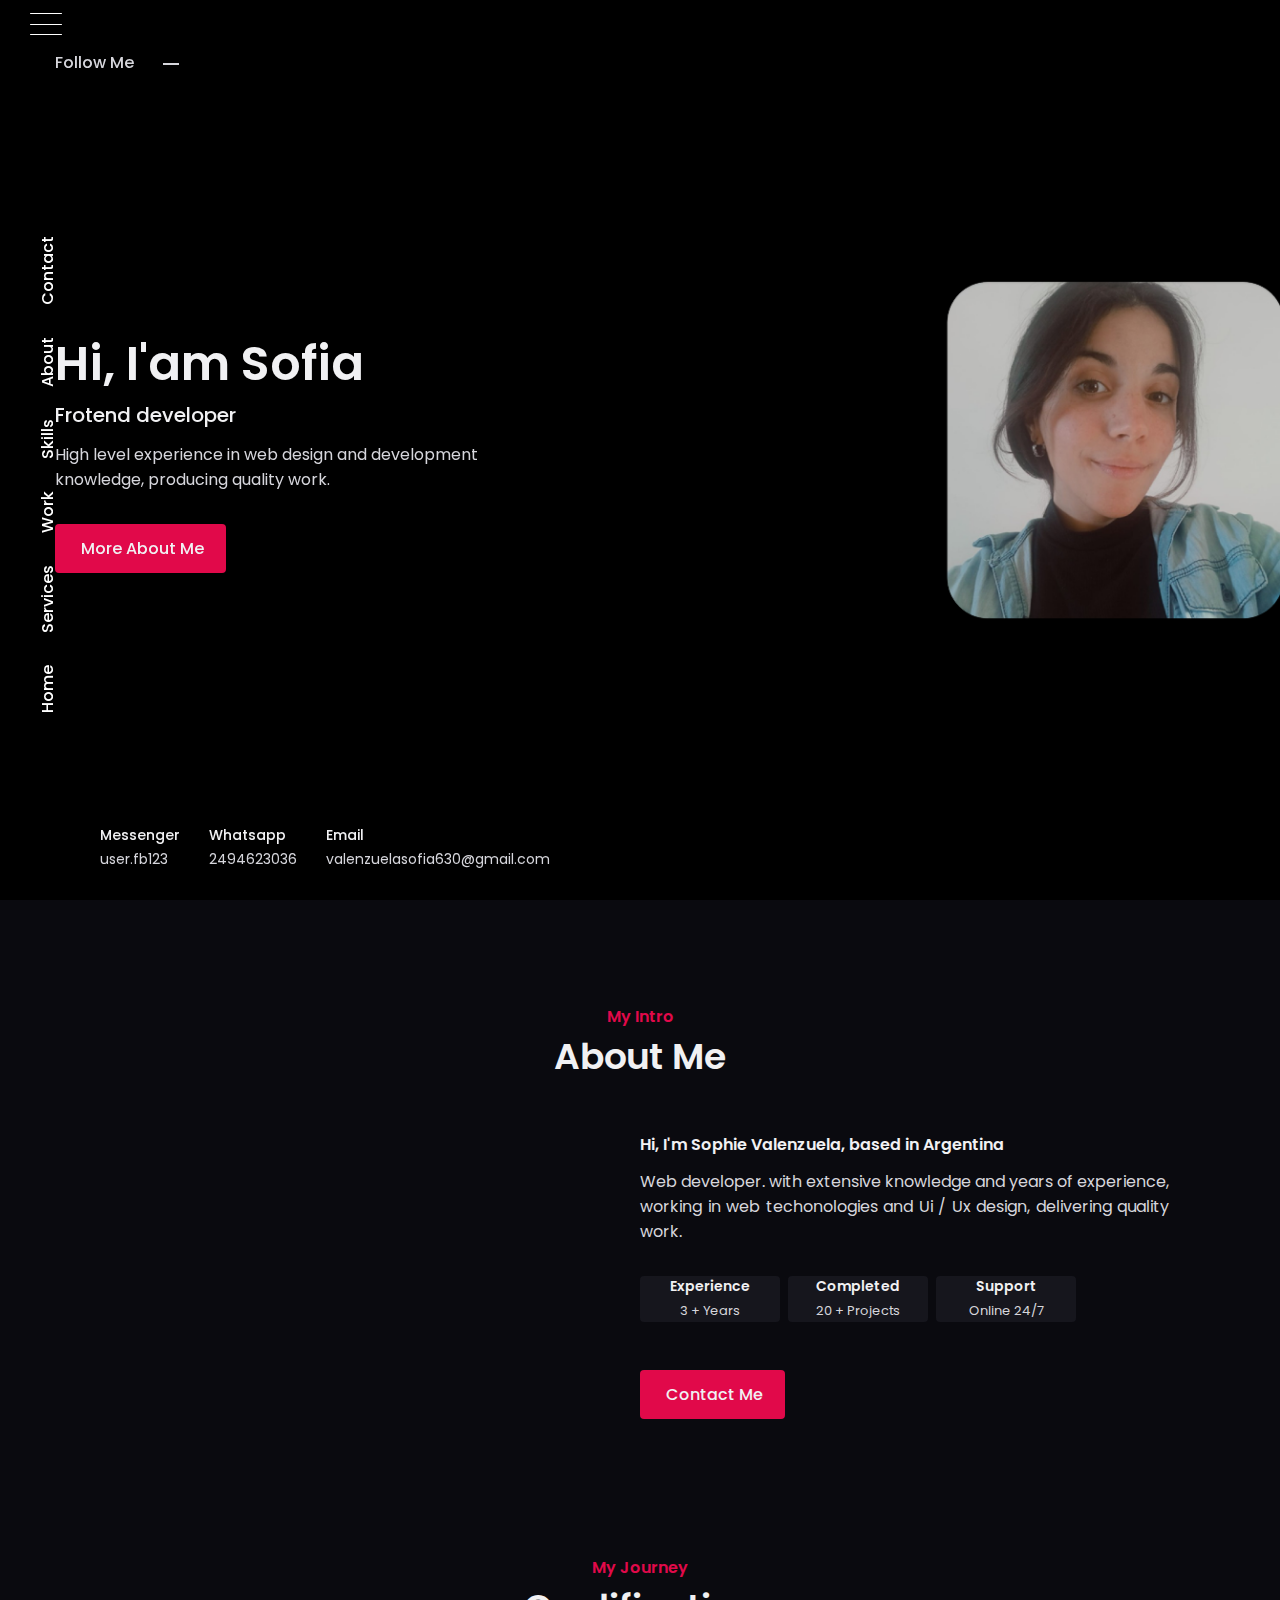
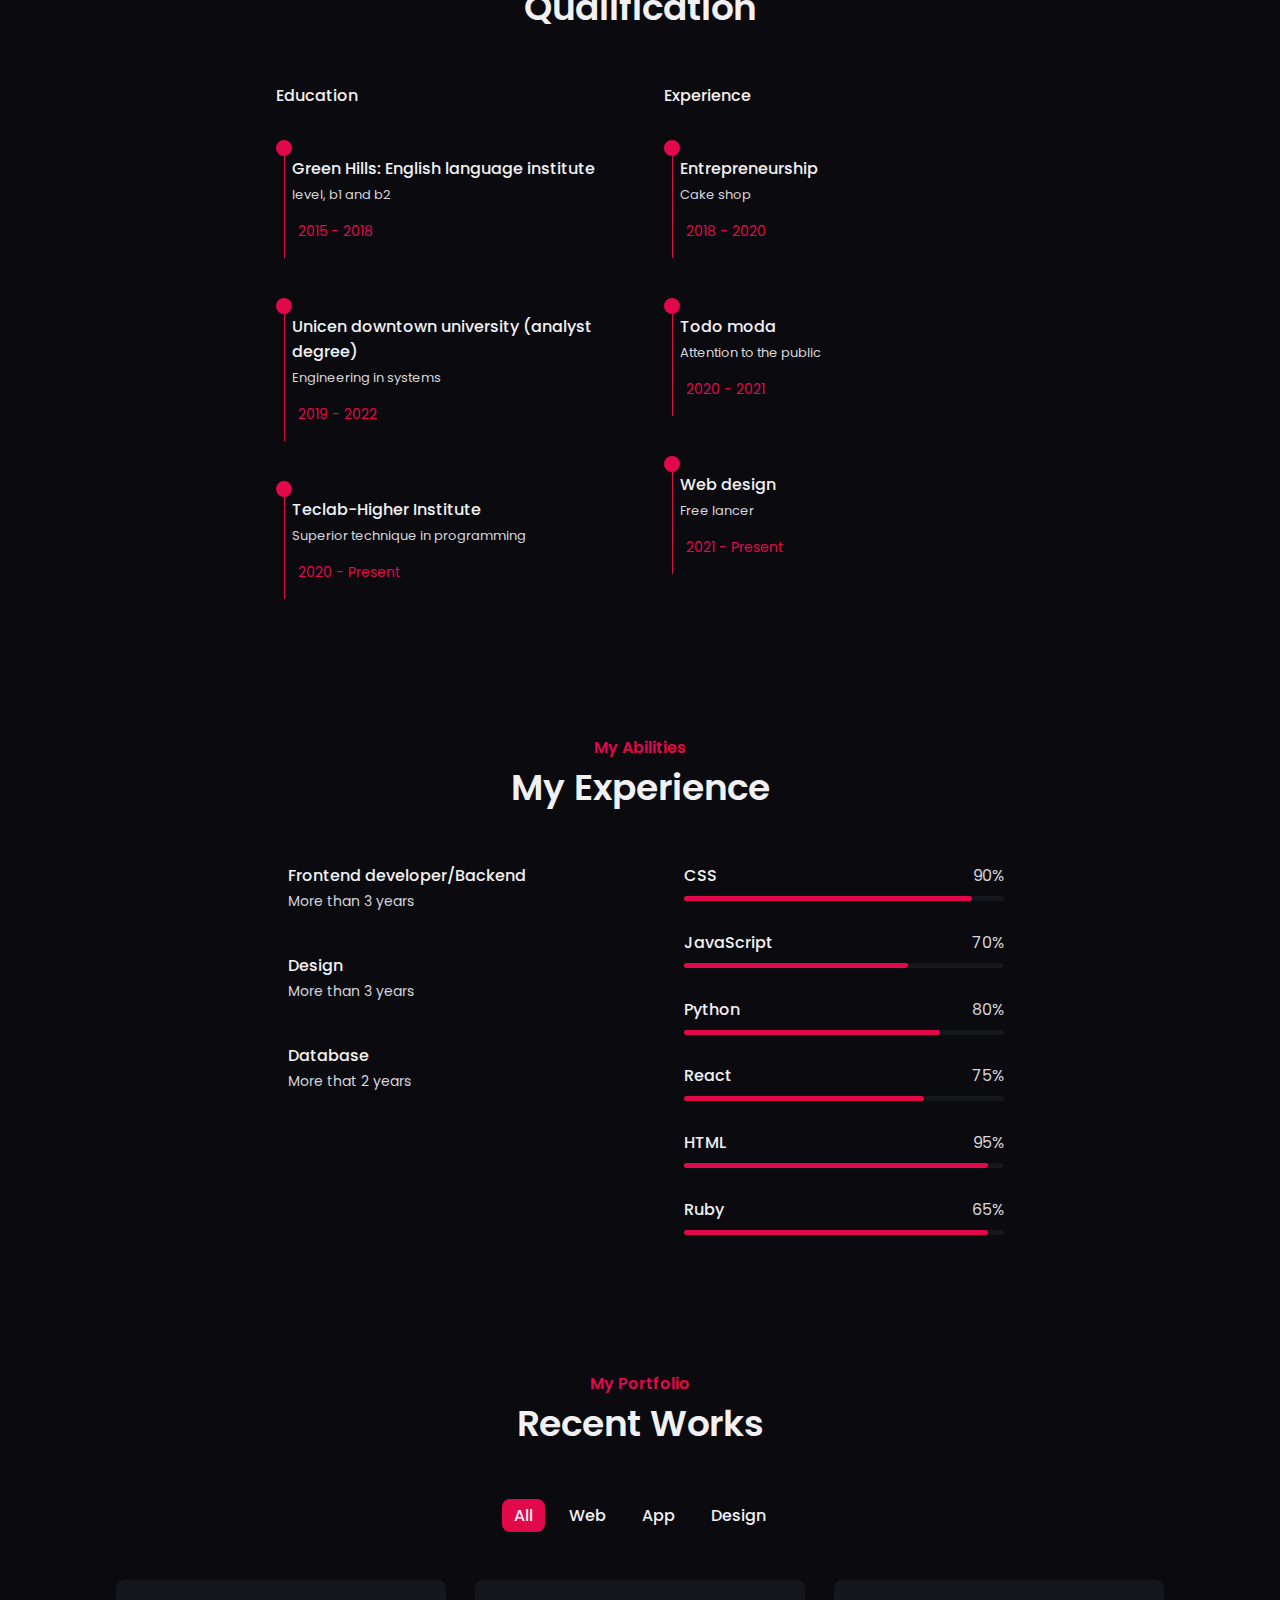
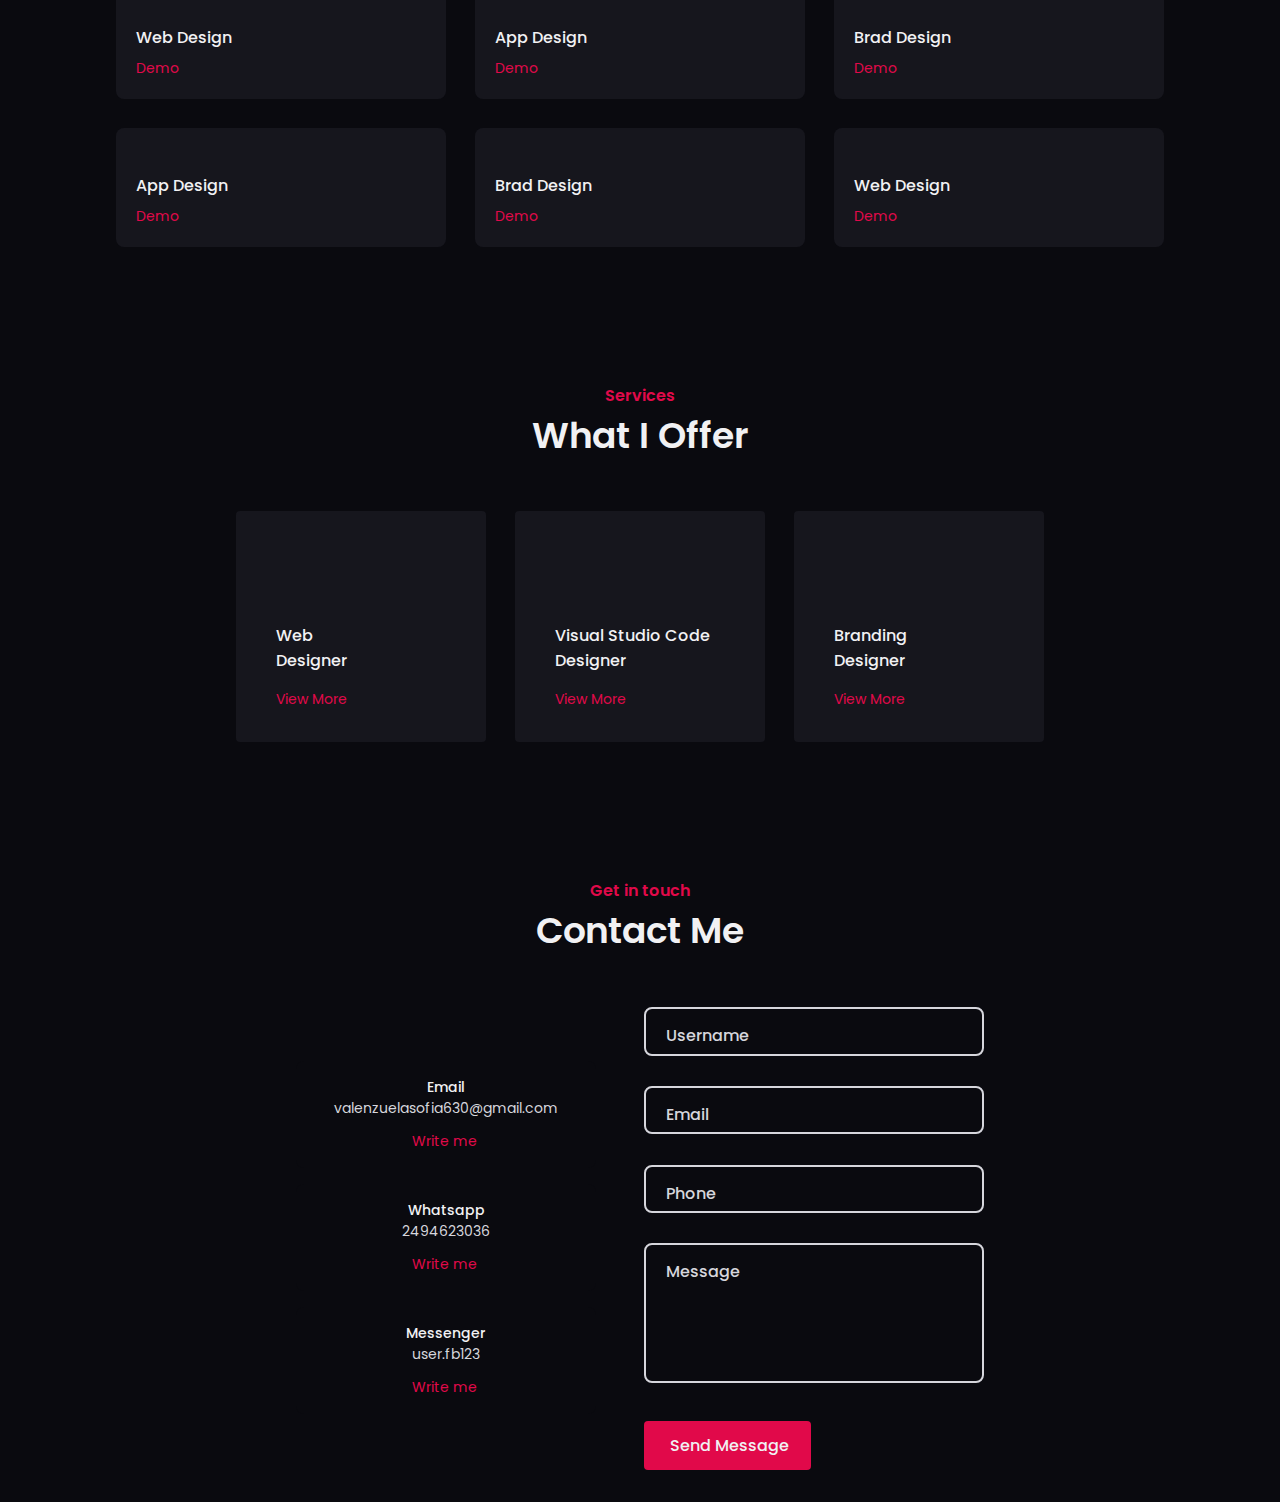
==== index.html @ 590dcdcb "Add files via upload" ====
<!DOCTYPE html> 
<html lang="en">
<head>    
    <meta charset="UTF-8">
   <meta http-equiv="X-UA-Compatible" content="IE-edge">
   <meta name="viewport" content="width=device-width, initial-scale=1.0">
   <!--========== UNICONS ==========-->
   <link rel="stylesheet" href="https://unicons.iconscout.com/release/v4.0.0/css/line.css">

   <!--========== SWIPER CSS ==========-->
   <link rel="stylesheet" href="">

    <!--========== MAIN CSS ==========-->
   <link rel="stylesheet" href="./estilo.css">

   <title>Responsive portfolio website</title>
</head>
<body>
    <!--========== SIDEBAR ==========-->
 <button>
    <div></div>
    <div></div>
    <div></div>
 </button>

            <div class="nav__menu">
                <div class="menu">
                    <ul class="nav__list">
                        <li class="nav__item">
                            <a href="#contact" class="nav__link">Contact</a>
                        </li>
                       </li> 
                         <li class="nav__item">
                            <a href="#about" class="nav__link">About</a>
                        </li>  
                        <li class="nav__item">
                            <a href="#skills" class="nav__link">Skills</a>
                        </li>  
                        <li class="nav__item">
                            <a href="#work" class="nav__link">Work</a>
                        </li>  
                        <li class="nav__item">
                            <a href="#services" class="nav__link">Services</a>
                        </li>
                        <li class="nav__item">
                            <a href="#home" class="nav__link">Home</a>
                    </ul>
                </div>
            </div>

            <div class="btn__share">
               
            </div>
        </nav>
    </aside>




    <!--========== MAIN ==========-->
    <main class="main">
        <!--===== Home =====-->
        <section class="home" id="home">
            <div class="home__container container grid">
                <div class="home__social">
                    <span class="home__social-follow">Follow Me</span>
                    <div class="home__social-links">
                        <a href="https://www.facebook.com/sofia.valenzuela.520562/" target="__blank" class="home__social-links">
                            <i class="uil uil-facebook-f"></i>
                        </a>
                        <a href="https://www.instagram.com/" target="__blank" class="home__social-links">
                            <i class="uil uil-instagram"></i>
                        </a>
                        <a href="https://twitter.com/" target="__blank" class="home__social-links">
                            <i class="uil uil-twitter"></i>
                        </a>

                    </div>
                </div>

               <img src="./img/holii.png" alt="" class="home__img">
               
               <div class="home__data">
                <h1 class="home__title">Hi, I'am Sofia</h1>
                <h3 class="home__subtitle">Frotend developer</h3>
                <p class="home__description">High level experience in web design and development knowledge, producing quality work.</p>
                <a href="#about" class="button"><i class="uil uil-user button__icon"></i>
                More About Me
                </a>
            </div>

            <div class="my__info">
                <div class="info__item">
                    <i class="uil uil-facebook-messenger info__icon"></i>

                    <div>
                        <h3 class="info__title">Messenger</h3>
                        <span class="info__subtitle">user.fb123</span>
                    </div>
                </div>

                <div class="info__item">
                    <i class="uil uil-whatsapp info__icon"></i>

                    <div>
                        <h3 class="info__title">Whatsapp</h3>
                        <span class="info__subtitle">2494623036</span>
                    </div>
                </div>

                <div class="info__item">
                    <i class="uil uil-envelope-edit info__icon"></i>

                    <div>
                        <h3 class="info__title">Email</h3>
                        <span class="info__subtitle">valenzuelasofia630@gmail.com</span>
                    </div>
                </div>
            </div>
            </div>
        </section>



        <!--===== About =====-->
        <section class="about section" id="about">
            <h2 data-heading="My Intro" class="section__title">About Me</h2>

            <div class="about__container container grid">
                <img src="./img/holii.png" alt="" class="about__img">

                <div class="about__data">
                    <h3 class="about__heading">Hi, I'm Sophie Valenzuela, based in Argentina</h3>
                    <p class="about__description">Web developer. with extensive knowledge and years of experience,
                     working in web techonologies and Ui / Ux design, delivering quality work.</b></p>
                    <div class="about__info grid">
                        <div class="about__box">
                            <i class="uil uil-award about__icon"></i>
                           <h3 class="about__title">Experience</h3>
                           <span class="about__subtitle">3 + Years</span>
                        </div>

                        <div class="about__box">
                            <i class="uil uil-bag about__icon"></i>
                           <h3 class="about__title">Completed</h3>
                           <span class="about__subtitle">20 + Projects</span>
                        </div>

                        <div class="about__box">
                            <i class="uil uil-headphones-alt about__icon"></i>
                           <h3 class="about__title">Support</h3>
                           <span class="about__subtitle">Online 24/7</span>
                        </div>
                    </div>
                    <a href="#contact" class="button"><i class="uil uil-navigator button__icon"></i>
                    Contact Me
                    </a>
                </div>
            </div>
        </section>


        <!--===== Qualification =====-->
        <section class="qualification section">
            <h2 data-heading="My Journey" class="section__title">Qualification</h2>

            <div class="qualification__container container grid">
                <div class="education">
                   <h3 class="qualification__title">
                    <i class="uil uil-graduation-cap"></i> Education
                   </h3> 

                   <div class="timeline">
                    <div class="timeline__item">
                       <div class="circle__dot"></div> 
                       <h3 class="timeline__title">Green Hills: English language institute</h3>
                       <p class="timeline__text">level, b1 and b2</p>
                       <span class="timeline__date"><i class="uil uil-calendar-alt"></i>
                    2015 - 2018
                    </span>
                    </div>

                    <div class="timeline__item">
                        <div class="circle__dot"></div> 
                        <h3 class="timeline__title">Unicen downtown university (analyst degree)</h3>
                        <p class="timeline__text">Engineering in systems</p>
                        <span class="timeline__date"><i class="uil uil-calendar-alt"></i>
                            2019 - 2022
                     </span>
                     </div>

                     <div class="timeline__item">
                        <div class="circle__dot"></div> 
                        <h3 class="timeline__title">Teclab-Higher Institute</h3>
                        <p class="timeline__text">Superior technique in programming</p>
                        <span class="timeline__date"><i class="uil uil-calendar-alt"></i>
                     2020 - Present
                     </span>
                     </div>
                   </div>
                </div>

                <div class="experience">
                    <h3 class="qualification__title">
                        <i class="uil uil-suitcase"></i> Experience
                    </h3>

                    <div class="timeline">
                        <div class="timeline__item">
                            <div class="circle__dot"></div>
                            <h3 class="timeline__title">Entrepreneurship</h3>
                            <p class="timeline__text">Cake shop</p>
                            <span class="timeline__date"><i class="uil uil-calendar-alt"></i>
                                2018 - 2020
                            </span>
                        </div>

                        <div class="timeline">
                            <div class="timeline__item">
                                <div class="circle__dot"></div>
                                <h3 class="timeline__title">Todo moda</h3>
                                <p class="timeline__text">Attention to the public</p>
                                <span class="timeline__date"><i class="uil uil-calendar-alt"></i>
                                    2020 - 2021
                                </span>
                            </div>

                            <div class="timeline">
                                <div class="timeline__item">
                                    <div class="circle__dot"></div>
                                    <h3 class="timeline__title">Web design</h3>
                                    <p class="timeline__text">Free lancer</p>
                                    <span class="timeline__date"><i class="uil uil-calendar-alt"></i>
                                    2021 - Present
                                    </span>
                                </div>
                    </div>
                </div>
            </div>
        </section>


        <!--===== Skills =====-->
        <section class="skills section" id="skills">
            <h2 data-heading="My Abilities" class="section__title">My Experience</h2>

            <div class="skills__container container grid">
                <div class="skills__tabs">
                    <div class="skills__header skills__active" data-target="#frontend">
                        <i class="uil uil-brackets-curly skills__icon"></i>

                        <div>
                    <h1 class="skills__title">Frontend developer/Backend</h1>
                    <span class="skills__subtitle">More than 3 years</span>
                </div>

                <i class="uil uil-angle-down skills__arrow"></i>
                </div>

                <div class="skills__header" data-target="#design">
                    <i class="uil uil-swatchbook skills__icon"></i>

                <div>
                <h1 class="skills__title">Design</h1>
                <span class="skills__subtitle">More than 3 years</span>
            </div>
            
            <i class="uil uil-angle-down skills__arrow"></i>
            </div>

            <div class="skills__header" data-target="#backend">
                <i class="uil uil-server-network skills__icon"></i>
                <div>
            <h1 class="skills__title">Database</h1>
            <span class="skills__subtitle">More that 2 years</span>
        </div>

        <i class="uil uil-angle-down skills__arrow"></i>
        </div>
                </div>

               <div class="skills__content">
                <div class="skills__group skills__active" data-content id="frontend">
                    <div class="skills__list grid">
                        <div class="skills__data">
                            <div class="skills__titles">
                               <h3 class="skills__name">CSS</h3>
                               <span class="skills__number">90%</span> 
                            </div>

                            <div class="skills__bar">
                                <span class="skills__percentage" style="width: 90%;"></span>
                            </div>
                        </div>

                        <div class="skills__data">
                            <div class="skills__titles">
                               <h3 class="skills__name">JavaScript</h3>
                               <span class="skills__number">70%</span> 
                            </div>

                            <div class="skills__bar">
                                <span class="skills__percentage" style="width: 70%;"></span>
                            </div>
                        </div>

                        <div class="skills__data">
                            <div class="skills__titles">
                               <h3 class="skills__name">Python</h3>
                               <span class="skills__number">80%</span> 
                            </div>

                            <div class="skills__bar">
                                <span class="skills__percentage" style="width: 80%;"></span>
                            </div>
                        </div>

                        <div class="skills__data">
                            <div class="skills__titles">
                               <h3 class="skills__name">React</h3>
                               <span class="skills__number">75%</span> 
                            </div>

                            <div class="skills__bar">
                                <span class="skills__percentage" style="width: 75%;"></span>
                            </div>
                        </div>

                            <div class="skills__data">
                                <div class="skills__titles">
                                   <h3 class="skills__name">HTML</h3>
                                   <span class="skills__number">95%</span> 
                                </div>
    
                                <div class="skills__bar">
                                    <span class="skills__percentage" style="width: 95%;"></span>
                                </div>
                            </div>

                            <div class="skills__data">
                                <div class="skills__titles">
                                   <h3 class="skills__name">Ruby</h3>
                                   <span class="skills__number">65%</span> 
                                </div>
    
                                <div class="skills__bar">
                                    <span class="skills__percentage" style="width: 95%;"></span>
                                </div>
                            </div>

                        
                    </div>
                </div>

                <div class="skills__group" data-content id="design">
                    <div class="skills__list grid">
                        <div class="skills__data">
                            <div class="skills__titles">
                               <h3 class="skills__name">Figmal</h3>
                               <span class="skills__number">80%</span> 
                            </div>

                            <div class="skills__bar">
                                <span class="skills__percentage" style="width: 90%;"></span>
                            </div>
                        </div>

                        <div class="skills__data">
                            <div class="skills__titles">
                               <h3 class="skills__name">Photoshop</h3>
                               <span class="skills__number">70%</span> 
                            </div>

                            <div class="skills__bar">
                                <span class="skills__percentage" style="width: 70%;"></span>
                            </div>
                        </div>

                        <div class="skills__data">
                            <div class="skills__titles">
                               <h3 class="skills__name">Sketch</h3>
                               <span class="skills__number">60%</span> 
                            </div>

                            <div class="skills__bar">
                                <span class="skills__percentage" style="width: 60%;"></span>
                            </div>
                        </div>

                    </div>
                </div>

                <div class="skills__group" data-content id="backend">
                    <div class="skills__list grid">
                        <div class="skills__data">
                            <div class="skills__titles">
                               <h3 class="skills__name">PHP</h3>
                               <span class="skills__number">80%</span> 
                            </div>

                            <div class="skills__bar">
                                <span class="skills__percentage" style="width: 90%;"></span>
                            </div>
                        </div>

                        <div class="skills__data">
                            <div class="skills__titles">
                               <h3 class="skills__name">Python</h3>
                               <span class="skills__number">85%</span> 
                            </div>

                            <div class="skills__bar">
                                <span class="skills__percentage" style="width: 85%;"></span>
                            </div>
                        </div>

                        <div class="skills__data">
                            <div class="skills__titles">
                               <h3 class="skills__name">MySQL</h3>
                               <span class="skills__number">75%</span> 
                            </div>

                            <div class="skills__bar">
                                <span class="skills__percentage" style="width: 75%;"></span>
                            </div>
                        </div>

                        <div class="skills__data">
                            <div class="skills__titles">
                               <h3 class="skills__name">MongoDB</h3>
                               <span class="skills__number">90%</span> 
                            </div>

                            <div class="skills__bar">
                                <span class="skills__percentage" style="width: 90%;"></span>
                            </div>
                        </div>
                    </div>
                </div>
               </div> 
            </div>
        </section>


        <!--===== Work =====-->
        <section class="work section" id="work">
           <h2 data-heading="My Portfolio" class="section__title">Recent Works</h2>
           
           <div class="work__filters">
                <span class="work__item active-work" data-filter="all">All</span>
                <span class="work__item" data-filter=".web">Web</span> 
                <span class="work__item" data-filter=".app">App</span> 
                 <span class="work__item" data-filter=".design">Design</span> 
        </div>

        <div class="work__container container grid">
            <div class="work__card mix web">
                <img src="./img/65749.jpg" alt="" class="work__img">
               <h3 class="work__title">Web Design</h3>
               <span class="work__button">Demo
               <i class="uil uil-arrow-right work__button-icon"></i> 
               </span> 
               <div class="portfolio__item-details">
                <h3 class="details__title">The services provide for design</h3>
                <p class="details__description">Lorem ipsum dolor, sit amet consectetur adipisicing elit. 
                Voluptates, voluptatum error! Repudiandae quia quam ipsa laborum inventore.</p>
                <ul class="details__info">
                    <li>Created - <span>4 dec 2020</span></li>
                    <li>Techonologies - <span>html css</span></li>
                    <li>Role - <span>frontend</span></li>
                    <li>View - <span><a href="#">https://sophie568.github.io/</a></span></li> 

                </ul>
               </div>
            </div>

            <div class="work__card mix app">
                <img src="./img/4326620.jpg" alt="" class="work__img">
               <h3 class="work__title">App Design</h3>
               <span class="work__button">Demo
               <i class="uil uil-arrow-right work__button-icon"></i> 
               </span> 
               <div class="portfolio__item-details">
                <h3 class="details__title">Mobile app landing design & app maintain</h3>
                <p class="details__description">Lorem ipsum dolor, sit amet consectetur adipisicing elit. 
                Voluptates, voluptatum error! Repudiandae quia quam ipsa laborum inventore.</p>
                <ul class="details__info">
                    <li>Created - <span>4 dec 2020</span></li>
                    <li>Techonologies - <span>html css</span></li>
                    <li>Role - <span>frontend</span></li>
                    <li>View - <span><a href="#">https://sophie568.github.io/</a></span></li> 

                </ul>
               </div>
            </div>

            <div class="work__card mix design">
                <img src="./img/5400480.jpg" alt="" class="work__img">
               <h3 class="work__title">Brad Design</h3>
               <span class="work__button">Demo
               <i class="uil uil-arrow-right work__button-icon"></i> 
               </span> 
               <div class="portfolio__item-details">
                <h3 class="details__title">Logo design creativity & Application</h3>
                <p class="details__description">Lorem ipsum dolor, sit amet consectetur adipisicing elit. 
                Voluptates, voluptatum error! Repudiandae quia quam ipsa laborum inventore.</p>
                <ul class="details__info">
                    <li>Created - <span>4 dec 2020</span></li>
                    <li>Techonologies - <span>html css</span></li>
                    <li>Role - <span>frontend</span></li>
                    <li>View - <span><a href="#">https://sophie568.github.io/</a></span></li> 

                </ul>
               </div>
            </div>

            <div class="work__card mix app">
                <img src="./img/4074771.jpg" alt="" class="work__img">
               <h3 class="work__title">App Design</h3>
               <span class="work__button">Demo
               <i class="uil uil-arrow-right work__button-icon"></i> 
               </span> 
               <div class="portfolio__item-details">
                <h3 class="details__title">Mobile app landing design & Services</h3>
                <p class="details__description">Lorem ipsum dolor, sit amet consectetur adipisicing elit. 
                Voluptates, voluptatum error! Repudiandae quia quam ipsa laborum inventore.</p>
                <ul class="details__info">
                    <li>Created - <span>4 dec 2020</span></li>
                    <li>Techonologies - <span>html css</span></li>
                    <li>Role - <span>frontend</span></li>
                    <li>View - <span><a href="#">https://sophie568.github.io/</a></span></li> 

                </ul>
               </div>
            </div>

            <div class="work__card mix web">
                <img src="./img/4115653.jpg" alt="" class="work__img">
               <h3 class="work__title">Brad Design</h3>
               <span class="work__button">Demo
               <i class="uil uil-arrow-right work__button-icon"></i> 
               </span> 
               <div class="portfolio__item-details">
                <h3 class="details__title">Design for techonology & services</h3>
                <p class="details__description">Lorem ipsum dolor, sit amet consectetur adipisicing elit. 
                Voluptates, voluptatum error! Repudiandae quia quam ipsa laborum inventore.</p>
                <ul class="details__info">
                    <li>Created - <span>4 dec 2020</span></li>
                    <li>Techonologies - <span>html css</span></li>
                    <li>Role - <span>frontend</span></li>
                    <li>View - <span><a href="#">https://sophie568.github.io/</a></span></li> 

                </ul>
               </div>
            </div>

            <div class="work__card mix design">
                <img src="./img/7217105.jpg" alt="" class="work__img">
               <h3 class="work__title">Web Design</h3>
               <span class="work__button">Demo
               <i class="uil uil-arrow-right work__button-icon"></i> 
               </span> 
               <div class="portfolio__item-details">
                <h3 class="details__title">App for techonology & services</h3>
                <p class="details__description">Lorem ipsum dolor, sit amet consectetur adipisicing elit. 
                Voluptates, voluptatum error! Repudiandae quia quam ipsa laborum inventore.</p>
                <ul class="details__info">
                    <li>Created - <span>4 dec 2020</span></li>
                    <li>Techonologies - <span>html css</span></li>
                    <li>Role - <span>frontend</span></li>
                    <li>View - <span><a href="#">https://sophie568.github.io/</a></span></li> 

                </ul>
               </div>
            </div>
        </div>
        </section>




        <!--===== Services =====-->
    <section class="services section" id="services">
        <h2 data-heading="Services" class="section__title">What I Offer</h2>

        <div class="services__container container grid">
            <div class="services__content">
                <div>
                    <i class="uil uil-web-grid services__icon"></i>
                    <h3 class="services__title">Web <br> Designer</h3>
                </div>

                <span class="services__button">
                    View More <i class="uil uil-arrow-right services__button-icon"></i>
                </span>

                <div class="services__modal">
                    <div class="services__modal-content">
                       <i class="uil uil-times services__modal-close"></i>
                       
                       <h3 class="services__modal-title">Web Designer</h3>
                       <p class="services__modal-description">Services with more ehan 3 years of experience.
                        Providing quality work to clients and companies.</p>

                        <ul class="services__modal-services grid">
                            <li class="services__modal-service">
                                <i class="uil uil-check-circle services__modal-icon"></i>
                               <p class="services__modal-info">I develop the user interface.</p> 
                            </li>
                            <li class="services__modal-service">
                                <i class="uil uil-check-circle services__modal-icon"></i>
                               <p class="services__modal-info">Web page development.</p> 
                            </li>
                            <li class="services__modal-service">
                                <i class="uil uil-check-circle services__modal-icon"></i>
                               <p class="services__modal-info">I create ux element interactions</p> 
                            </li>
                            <li class="services__modal-service">
                                <i class="uil uil-check-circle services__modal-icon"></i>
                               <p class="services__modal-info">I position tour company brand.</p> 
                            </li>
                            <li class="services__modal-service">
                                <i class="uil uil-check-circle services__modal-icon"></i>
                               <p class="services__modal-info">Design and mockups of products for companies.</p> 
                            </li>
                        </ul>
                    </div>
                </div>
            </div>

            <div class="services__content">
                <div>
                    <i class="uil uil-arrow services__icon"></i>
                    <h3 class="services__title">Visual Studio Code <br> Designer</h3>
                </div>

                <span class="services__button">
                    View More <i class="uil uil-arrow-right services__button-icon"></i>
                </span>

                <div class="services__modal">
                    <div class="services__modal-content">
                       <i class="uil uil-times services__modal-close"></i>
                       
                       <h3 class="services__modal-title">Web Designer</h3>
                       <p class="services__modal-description">Services with more ehan 3 years of experience.
                        Providing quality work to clients and companies.</p>

                        <ul class="services__modal-services grid">
                            <li class="services__modal-service">
                                <i class="uil uil-check-circle services__modal-icon"></i>
                               <p class="services__modal-info">I develop the user interface.</p> 
                            </li>
                            <li class="services__modal-service">
                                <i class="uil uil-check-circle services__modal-icon"></i>
                               <p class="services__modal-info">Web page development.</p> 
                            </li>
                            <li class="services__modal-service">
                                <i class="uil uil-check-circle services__modal-icon"></i>
                               <p class="services__modal-info">I create ux element interactions</p> 
                            </li>
                            <li class="services__modal-service">
                                <i class="uil uil-check-circle services__modal-icon"></i>
                               <p class="services__modal-info">I position tour company brand.</p> 
                            </li>
                            <li class="services__modal-service">
                                <i class="uil uil-check-circle services__modal-icon"></i>
                               <p class="services__modal-info">Design and mockups of products for companies.</p> 
                            </li>
                        </ul>
                    </div>
                </div>
            </div>

            <div class="services__content">
                <div>
                    <i class="uil uil-edit services__icon"></i>
                    <h3 class="services__title">Branding <br> Designer</h3>
                </div>

                <span class="services__button">
                    View More <i class="uil uil-arrow-right services__button-icon"></i>
                </span>

                <div class="services__modal">
                    <div class="services__modal-content">
                       <i class="uil uil-times services__modal-close"></i>
                       
                       <h3 class="services__modal-title">Web Designer</h3>
                       <p class="services__modal-description">Services with more ehan 3 years of experience.
                        Providing quality work to clients and companies.</p>

                        <ul class="services__modal-services grid">
                            <li class="services__modal-service">
                                <i class="uil uil-check-circle services__modal-icon"></i>
                               <p class="services__modal-info">I develop the user interface.</p> 
                            </li>
                            <li class="services__modal-service">
                                <i class="uil uil-check-circle services__modal-icon"></i>
                               <p class="services__modal-info">Web page development.</p> 
                            </li>
                            <li class="services__modal-service">
                                <i class="uil uil-check-circle services__modal-icon"></i>
                               <p class="services__modal-info">I create ux element interactions</p> 
                            </li>
                            <li class="services__modal-service">
                                <i class="uil uil-check-circle services__modal-icon"></i>
                               <p class="services__modal-info">I position tour company brand.</p> 
                            </li>
                            <li class="services__modal-service">
                                <i class="uil uil-check-circle services__modal-icon"></i>
                               <p class="services__modal-info">Design and mockups of products for companies.</p> 
                            </li>
                        </ul>
                    </div>
                </div>
            </div>
        </div>
    </section>


        <!--===== Testimonial =====-->


        <!--===== Contact =====-->
        <section class="contact section" id="contact">
            <h2 data-heading="Get in touch" class="section__title">Contact Me</h2>

            <div class="contact__container container grid">
                <div class="contact__content">
                    <div class="contact__info">
                      <div class="contact__card">
                    <i class="uil uil-envelope-edit contact__card-icon"></i>
                    <h3 class="contact__card-title">Email</h3>
                    <span class="contact__card-data">valenzuelasofia630@gmail.com</span>
                    <span class="contact__button">
                        Write me  <i class="uil uil-arrow-right contact__button-icon"></i>
                    </span>
                      </div>  

                      <div class="contact__card">
                        <i class="uil uil-whatsapp contact__card-icon"></i>
                        <h3 class="contact__card-title">Whatsapp</h3>
                        <span class="contact__card-data">2494623036</span>
                        <span class="contact__button">
                            Write me  <i class="uil uil-arrow-right contact__button-icon"></i>
                        </span>
                          </div> 

                          <div class="contact__card">
                            <i class="uil uil-facebook-messenger contact__card-icon"></i>
                            <h3 class="contact__card-title">Messenger</h3>
                            <span class="contact__card-data">user.fb123</span>
                            <span class="contact__button">
                                Write me  <i class="uil uil-arrow-right contact__button-icon"></i>
                            </span>
                              </div> 
                    </div>
                </div>

                <div class="contact__content">
                    <form action="" class="contact__form">
                        <div class="input__container">
                            <input type="text" class="input">
                            <label for="">Username</label>
                            <span>Username</span>
                        </div>
                        
                        <div class="input__container">
                            <input type="email" class="input">
                            <label for="">Email</label>
                            <span>Email</span>
                        </div>

                        <div class="input__container">
                            <input type="tel" class="input">
                            <label for="">Phone</label>
                            <span>Phone</span>
                        </div>

                        <div class="input__container textarea">
                            <textarea name="" id=""  class="input"></textarea>
                            <label for="">Message</label>
                            <span>Message</span>
                        </div>
                        <a href="#contact" class="button"><i class="uil uil-navigator button__icon"></i>
                            Send Message
                            </a>
                    </form>
                </div>
            </div>
        </section>
    </main>

    <!--========== FOOTER ==========-->


    <!--========== SCROLL UP ==========-->


    <!--========== MAIXITUP FILTER ==========-->
    <script src="./js/mixitup.min.js"></script>

    <!--========== MAIN JS ==========-->
    <script src="./js/main.js"></script>
</body>
</html>
---- estilo.css ----
/*=============== GOOGLE FONTS ===============*/
@import url('https://fonts.googleapis.com/css2?family=Poppins:wght@300;400;500;600&display=swap');

/*=============== VARIABLES CSS ===============*/
:root {
    /*===== Colors =====*/
    --hue-color:242;

    /* HSL Colors Mode */
    --skin-color: hsl(342,92%,46%);
    --title-color: hsl(var(--hue-color), 8%, 95%);
    --text-color: hsl(var(--hue-color), 8%, 85%);
    --body-color: hsl(var(--hue-color), 19%, 5%);
    --box-color: hsl(var(--hue-color), 14%, 10%);
    --scroll-bar-color: hsl(var(--hue-color), 12%, 38%);
    --scroll-thumb-color: hsl(var(--hue-color), 12%, 26%);

    /*===== Font and Ttpography =====*/
    --body-font: 'Poppins', sans-serif;

    /* .Srem = 8px, Irem = 16px, 1.Srem = 24px ...*/
    --biggest-font-size: 3rem;
    --h1-font-size: 2.25rem;
    --h2-font-size: 1.5rem;
    --h3-font-seze: 1.25rem;
    --normal-font-size: 1rem;
    --small-font-size: .875rem;
    --smaller-font-size: .813rem;

    /*===== Font Weight =====*/
   --font-madium: 500;
   --font-bold: 600;

   /*===== Margenes Bottom =====*/
   --mb-0-25: .25rem;
   --mb-0-5: .5rem;
   --mb-0-75: .75rem;
   --mb-1: 1rem;
   --mb-1-5: 1.rem;
   --mb-2: 2rem;
   --mb-2-5: 2.5rem;
   --mb-3: 3rem;

   /*===== Z Index =====*/
   --z-fixed: 10;
   --z-modal: 100;

}
   /* Responsive Typography */
@media screen and (max-width: 1024px) {
    :root {
        --biggest-font-size: 2rem;
        --h1-font-size: 1.5rem;
        --h2-font-size: 1.25rem;
        --h3-font-size: 1.125rem;
        --normal-font-size: .938rem;
        --small-font-size: .813rem;
        --smaller-font-size: .75rem;
    }
}

    /*=============== BASE ===============*/
* {
    margin: 0;
    padding: 0;
    box-sizing: border-box;
}

html {
    scroll-behavior: smooth;
}

body,
button,
input {
    font-family: var(--body-font);
    font-size: var(--normal-font-size);
}

body {
 background-color: var(--body-color);
 color: var(--text-color);
}

h1, h2, h3 {
    color: var(--title-color);
    font-weight: var(--font-bold);
}

ul {
    list-style: none;
}

a {
    text-decoration: none;
}

img {
    max-width: 100%;
    height: auto;
}

button {
    cursor: pointer;
}

button,
input {
    border: none;
    outline: none;
}

    /*=============== LAYOUT ===============*/
    .container {
        max-width: 1250px;
        margin-left: auto;
        margin-right: auto;
    }

    .grid {
        display: grid;
    }

    /*=============== REUSABLE CSS CLASSES ===============*/
    .section {
        padding: 6.5rem 0 2rem;
       
    }

    .section__title {
        text-align: center;
        font-size: var(--h1-font-size);
        margin-bottom: var(--mb-3);
    }

    .section__title::before {
        content: attr(data-heading);
        display: block;
        font-size: var(--normal-font-size);
        color: var(--skin-color);
    }


    /*=============== SIDEBAR ===============*/
.sidebar {
    position: fixed;
    width: 100px;
    height: 100vh;
    background-color: var(--body-color);
    border-right: 1px solid var(--box-color);
}



button {
   position: absolute;
    display: flex;
   flex-direction: column;
   width: 2rem;
   height: 2rem;
   border: 0;
   background: transparent;
   gap: .60rem;
   float: right;
   top: 13px;
   left: 30px;
  
}

button > div {
    display: flex;
    background:white;
    height: 1px;
    width: 100%;
    border-radius: 2px;
    transition: all .5s;
    transform-origin: left;
    top: 40px;
}

button:hover div:first-child {
    transform: rotate(45deg);
    background-color: #8A1D42;
}

button:hover div:nth-child(2) {
    opacity: 0;
}

button:hover div:last-child  {
    transform: rotate(-45deg);
    background-color: #8A1D42;
}

.nav__menu {
    position: fixed;
    transform: rotate(-90deg) translate(-100%);
    transform-origin: left top;
    width: 100vh;
    margin-top: 25px;
    --state-menu: translate(-100);
}

.menu {
    display: flex
}

.nav__list {
    display: flex;
    flex-direction: row-reverse;
    margin: -2px auto 0 auto;
    top: -80px;

    transform: var(--state-menu);
}

.nav__link {
    height: 100%;
    line-height: 100px;
    padding: 0 1rem;
    color: rgba(255, 255, 255, 1);
    font-weight: var(--font-madium);
    transition: .4s;
    top: -80px
    
}



     /* Active Link */
.nav__link.active-link, .nav__link:hover {
    color: #fff;
    box-shadow: 0 0 10px #a945c7, 0 0 40px var(--skin-color),0 0 80px;
}



    /*=============== MAIN ===============*/


    /*===== Home Section =====*/
   .home {
    background: url(./565.png);
    background-size: cover;
    background-position: center center;
    height: 100vh;
    
   }

   .home__container {
    position: relative;
    height: 100%;
    right: -40px;
    align-items: center;
    margin-top: auto;
    
    

   }

   .home__social {
    position: absolute;
    top: 1rem;
    left: 0;
    display: flex;
    align-items: center;
    column-gap: 3.5rem;
    top: 50px;
   }
   
   .home__social-follow {
    font-weight: var(--font-madium);
    position: relative;

   }

   .home__social-follow::after {
    content: '';
    position: absolute;
    width: 1rem;
    height: 2px;
    background-color: var(--text-color);
    right: -45px;
    top: 50%;
   }


   .home__social-links {
    font-size: 1.2rem;
    color: var(--text-color);
    transition: .4s;
    right: -180px;
    
   }

   .home__social-links:hover {
    transform: translateY(.25rem);
    color: #8A1D42;
    right: 180px;
    left: 500px;
   }
   
    .home__img {
        display: none;
    }

    .home__title {
        font-size: var(--biggest-font-size);
        top: 45px;
        right: -45px;
    }

    .home__subtitle {
        font-size: var(--h3-font-seze);
        font-weight: var(--font-madium);
        margin-bottom: var(--mb-0-75);
        left: 45px;
        top: 45px;
        right: -45px;
    }

    .home__description {
        max-width: 450px;
        margin-bottom: var(--mb-2);
        left: 45px;
    }

    .my__info {
        display: flex;
        column-gap: 1.8rem;
        position: absolute;
        left: 45px;
        bottom: 1.8rem;
    }

  
    
    .info__title,
    .info__subtitle {
        font-size: var(--small-font-size);
    }

    .info__title {
        font-weight: var(--font-madium);
    }

    .info__icon {
        font-size: 1.8rem;
        color: var(--skin-color);
        margin-right: var(--mb-0-75);
    }
    
    /*===== Buttons =====*/
    .button {
        display: inline-flex;
        align-items: center;
        column-gap: .2rem;
        background-color: var(--skin-color);
        color: var(--title-color);
        padding: .75rem 1.4rem;
        border-radius: .25rem;
        font-weight: var(--font-madium);
        position: relative;
        z-index: 1;
        
    }

    .button::after {
        position: absolute;
        content: '';
        left: 0;
        top: 0;
        width: 100%;
        height: 100%;
        background-color: #343a40;
        z-index: -1;
        transform-origin: center;
        transform: scale(0);
        border-radius: .25rem;
        transition: .3s;
    }

    .button:hover::after {
        transform: scale(1);
    }

    .button__icon {
        font-size: 1.20rem;
    }


    /*===== About Section =====*/
    .about__container {
        grid-template-columns: repeat(2,1fr);
        column-gap: -12rem;
        align-items: center;
        
    }

    .about__img {
    max-width: 420px;
    height: auto;
    border-radius: 1.5rem;
    position: relative;
    right: -100px;
    }

    .about__heading {
        font-size: var(--h3-font-size);
        margin-bottom: var(--mb-0-75);
    }

    .about__description {
        text-align: justify;
        padding-right: 6rem;
        margin-bottom: var(--mb-2);
    }

    .about__info {
        grid-template-columns: repeat(3, 140px);
        column-gap: .5rem;
        margin-bottom: var(--mb-3);
    }

    .about__box {
        text-align: center;
        border-radius: .25rem;
        background-color: var(--box-color);
    }

    .about__icon {
        font-size: 1.5rem;
        color: var(--skin-color);
        margin-bottom: var(--mb-0-75);
    }

    .about__title {
        font-size: var(--small-font-size);
    }

    .about__subtitle {
        font-size: var(--smaller-font-size);
    }
    
    /*===== QualFication Section =====*/
    .qualification__container {
        grid-template-columns: repeat(2, 340px);
        column-gap: 3rem;
        justify-content: center;
    }

    .qualification__title {
        font-size: var(--h3-font-size);
        font-weight: var(--font-madium);
        margin-bottom: var(--mb-2);
        

    }

    .timeline__item {
        position: relative;
        padding: 1rem;
        margin-bottom: var(--mb-2-5);
        
        
    }

    .timeline__item:last-child {
        margin-bottom: 0;
    }

    .timeline__item::before {
        content: '';
        width: 1px;
        position: absolute;
        left: .48rem;
        top: 0;
        height: 100%;
        background-color: var(--skin-color);
    }

    .circle__dot {
        position: absolute;
        left: 0;
        top: 0;
        height: 1rem;
        width: 1rem;
        border: 2px solid var(--skin-color);
        border-radius: 50%;
        background-color: var(--skin-color);
        transition: .3s;
    }

    .timeline__item:hover .circle__dot {
        background-color: var(--body-color);
    }

    .timeline__title {
        font-size: var(--normal-font-size);
        font-weight: var(--font-madium);
        margin-bottom: var(--mb-0-25);
    }

    .timeline__text {
        font-size: var(--smaller-font-size);
        margin-bottom:  var(--mb-1);
    }

    .timeline__date {
        display: flex;
        align-items: center;
        column-gap: .4rem;
        font-size: var(--small-font-size);
        color: var(--skin-color);
    }
    


    /*===== Skills Section =====*/
    .skills__container {
        grid-template-columns: 360px 320px;
        column-gap: 3rem;
        justify-content: center;
    }

    .skills__header {
        display: flex;
        align-items: center;
        cursor: pointer;
    }

    .skills__header:not(:last-child) {
        margin-bottom: var(--mb-2-5);
    }

    .skills__icon,
    .skills__arrow {
        font-size: 2rem;
        color: var(--skin-color);
    }

    .skills__icon {
        margin-right: var(--mb-0-75);
    }

    .skills__title {
        font-size: var(--h3-font-size);
        font-weight: var(--font-madium);
    }

    .skills__subtitle {
        font-size: var(--small-font-size);
    }

    .skills__arrow {
        margin-left: auto;
    }

    .skills__active .skills__arrow {
        transform: rotate(-90deg);
        transition: .3s;
    }

    .skills [data-content] {
        display: none;
    }

    .skills__active[data-content] {
        display: block;
    }

    .skills__list {
        row-gap: 1.8rem;
    }

    .skills__titles {
        display: flex;
        justify-content: space-between;
        margin-bottom: var(--mb-0-5);
    }

    .skills__name {
        font-size: var(--normal-font-size);
        font-weight: var(--font-madium);
    }

    .skills__bar,
    .skills__percentage {
        height: 5px;
        border-radius: .25rem;
    }

    .skills__bar {
        background-color: var(--box-color);
    }

    .skills__percentage {
        display: block;
        background-color: var(--skin-color);
    }


    /*===== Work Section =====*/
    .work__container {
        grid-template-columns: repeat(3, 330px);
        gap: 1.8rem;
        justify-content: center;
        padding-top: 1rem;
    }

    .work__filters {
        display: flex;
        justify-content: center;
        align-items: center;
        column-gap: .75rem;
        margin-bottom: 2rem;
    }
    
    .work__item {
        cursor: pointer;
        color: var(--title-color);
        padding: .25rem .75rem;
        font-weight: var(--font-madium);
        border-radius: .5rem;
    }

    .work__card {
        background-color: var(--box-color);
        padding: 1.25rem;
        border-radius: .5rem;
    }

    .portfolio__item-details {
        display: none;
    }

    .work__img {
        border-radius: .5rem;
        margin-bottom: var(--mb-1);
    }

    .work__title {
        font-size: var(--normal-font-size);
        font-weight: var(--font-madium);
        margin-bottom: var(--mb-0-5);
    }

    .work__button {
        color: var(--skin-color);
        font-size: var(--small-font-size);
        display: flex;
        align-items: center;
        column-gap: .25rem;
        cursor: pointer;
    }

    .work__button-icon {
        font-size: 1rem;
        transition: .3s;
    }

    .work__button:hover .work__button-icon {
        transform: translateX(.25rem);
    }

    /* Active Item Work */
    .active-work {
        background-color: var(--skin-color);
        color: var(--title-color);
    }

    /* Portfolio Popup */
 

    /*===== Services Section =====*/
    .services__container {
        grid-template-columns: repeat(3, 250px);
        justify-content: center;
        column-gap: 1.8rem;
    }

    .services__content {
        position: relative;
        background-color: var(--box-color);
        padding: 6rem 0 2rem 2.5rem;
        border-radius: .25rem;
    }

    .services__icon {
        display: block;
        font-size: 1.8rem;
        color: var(--skin-color);
        margin-bottom: var(--mb-1);
    }

    .services__title {
        font-size: var(--h3-font-size);
        margin-bottom: var(--mb-1);
        font-weight: var(--font-madium);
    }

    .services__button {
        color: var(--skin-color);
        font-size: var(--small-font-size);
        display: flex;
        align-items: center;
        column-gap: .25rem;
        cursor: pointer;
    }

    .services__button-icon {
        font-size: 1rem;
        transition: .3s;
    }

    .services__button:hover .services__button-icon {
        transform: translateX(.25rem);
    }

    .services__modal {
        position: fixed;
        top: 0;
        left: 0;
        right: 0;
        bottom: 0;
        background-color: rgba(0, 0, 0, 0.5);
        display: flex;
        justify-content: center;
        align-items: center;
        padding: 0 1rem;
        opacity: 0;
        visibility: hidden;
        z-index: var(--z-modal);
        transition: .3s;
    }


    .services__modal-content {
        width: 500px;
        position: relative;
       background-color: var(--box-color);
       padding: 4.5rem 2.5rem 2.5rem;
       border-radius: .5rem;

    }

    .services__modal-close {
        position: absolute;
        top: 1.5rem;
        right: 1.5rem;
        font-size: 1.5rem;
        color: var(--skin-color);
        cursor: pointer;
    }

    .services__modal-title,
    .services__modal-description {
        text-align: center;
    }

    .services__modal-title {
        font-size: var(--h3-font-size);
        font-weight: var(--font-madium);
        margin-bottom: var(--mb-1);
    }

    .services__modal-description {
        font-size: var(--small-font-size);
        padding: 0 3.5rem;
        margin-bottom: var(--mb-2);
    }

    .services__modal-services {
        row-gap: var(--mb-0-75);
    }

    .services__modal-services {
        display: flex;
        align-items: center;
        column-gap: .5rem;
    }

    .services__modal-icon {
        color: var(--skin-color);
        font-size: 1.1rem;
    }

    .services__modal-info {
        font-size: var(--small-font-size);
    }

    /* Active Modal*/
    
    .active__modal {
        opacity: 1;
        visibility: visible;
    }


    /*===== Testimonial Section =====*/


    /* Swiper Class */


    /*===== Contact Section =====*/
    .contact__container {
        grid-template-columns: 300px 340px;
        column-gap: 3rem;
        justify-content: center;
        align-items: center;
    }

    .contact__info {
        display: grid;
        row-gap: 1rem;
    }.contact__info {
        display: grid;
        row-gap: 1rem;
    }

.contact__card {
    background-color: var(--body-color);
    padding: 1rem;
    border-radius: .5rem;
    text-align: center;
}

.contact__card-icon {
    font-size: 1.8rem;
    color: var(--title-color);
    margin-bottom: var(--mb-0-25);
}

.contact__card-title,
.contact__card-data {
    font-size: var(--small-font-size);
}

.contact__card-title {
    font-weight: var(--font-madium);
}

.contact__card-data {
    display: block;
    margin-bottom: var(--mb-0-75);
}

.contact__button {
    color: var(--skin-color);
    font-size: var(--small-font-size);
    display: flex;
    align-items: center;
    justify-content: center;
    column-gap: .25rem;
    cursor: pointer;
}

.contact__button-icon {
    font-size: 1rem;
    transition: .3s;
}

.contact__button:hover .contact__button-icon {
    transform: translateX(.25rem);
}

.input__container {
    position: relative;
    margin-top: .1rem;
    margin-bottom: 1.9rem;
}

.input {
    width: 100%;
    border: 2px solid var(--text-color);
    background-color: transparent;
    padding: .6rem 1.2rem;
    color: var(--title-color);
    font-weight: var(--font-madium);
    font-size: var(--normal-font-size);
    letter-spacing: .5px;
    outline: none;
    border-radius: .50rem;
    transition: .3s;
    
}

textarea.input {
    padding: .8rem 1.2rem;
    min-height: 140px;
    border-radius:  .50rem;
    resize: none;
}

.input__container label {
    position: absolute;
    top: 50%;
    left: 1rem;
    transform: translateY(-50%);
    padding: 0 .4rem;
    color: var(--text-color);
    font-size: 1rem;
    font-weight: var(--font-madium);
    pointer-events: none;
    z-index: 1000;
    transition: .5s;
}

.input__container label {
    top: 1rem;
    transform: translateY(0);
}

.input__container span {
    position: absolute;
    top: 0;
    left: 25px;
    color: transparent;
    transform: translateY(-50%);
    font-size: var(--small-font-size);
    padding: 0 .4rem;
    pointer-events: none;
    z-index: 500;

}

.input__container span::before,
.input__containerspan::after {
    content: '';
    position: absolute;
    width: 10%;
    opacity: 0;
    height: 5px;
    background-color: var(--text-color);
    top: 50%;
    transform: translateY(-50%);
    transition: .3s;
}

.input__container span::before {
    left: 50%;
}

.input__containerspan::after { 
    right: 50%;
}

.input__container.focus label {
    top: 0;
    transform: translateY(-50%);
    left: 25px;
    font-size: var(--small-font-size);
}

.input__container.focus span::before,
.input__container.focus span::after {
    width: 50%;
    opacity: 1;
}
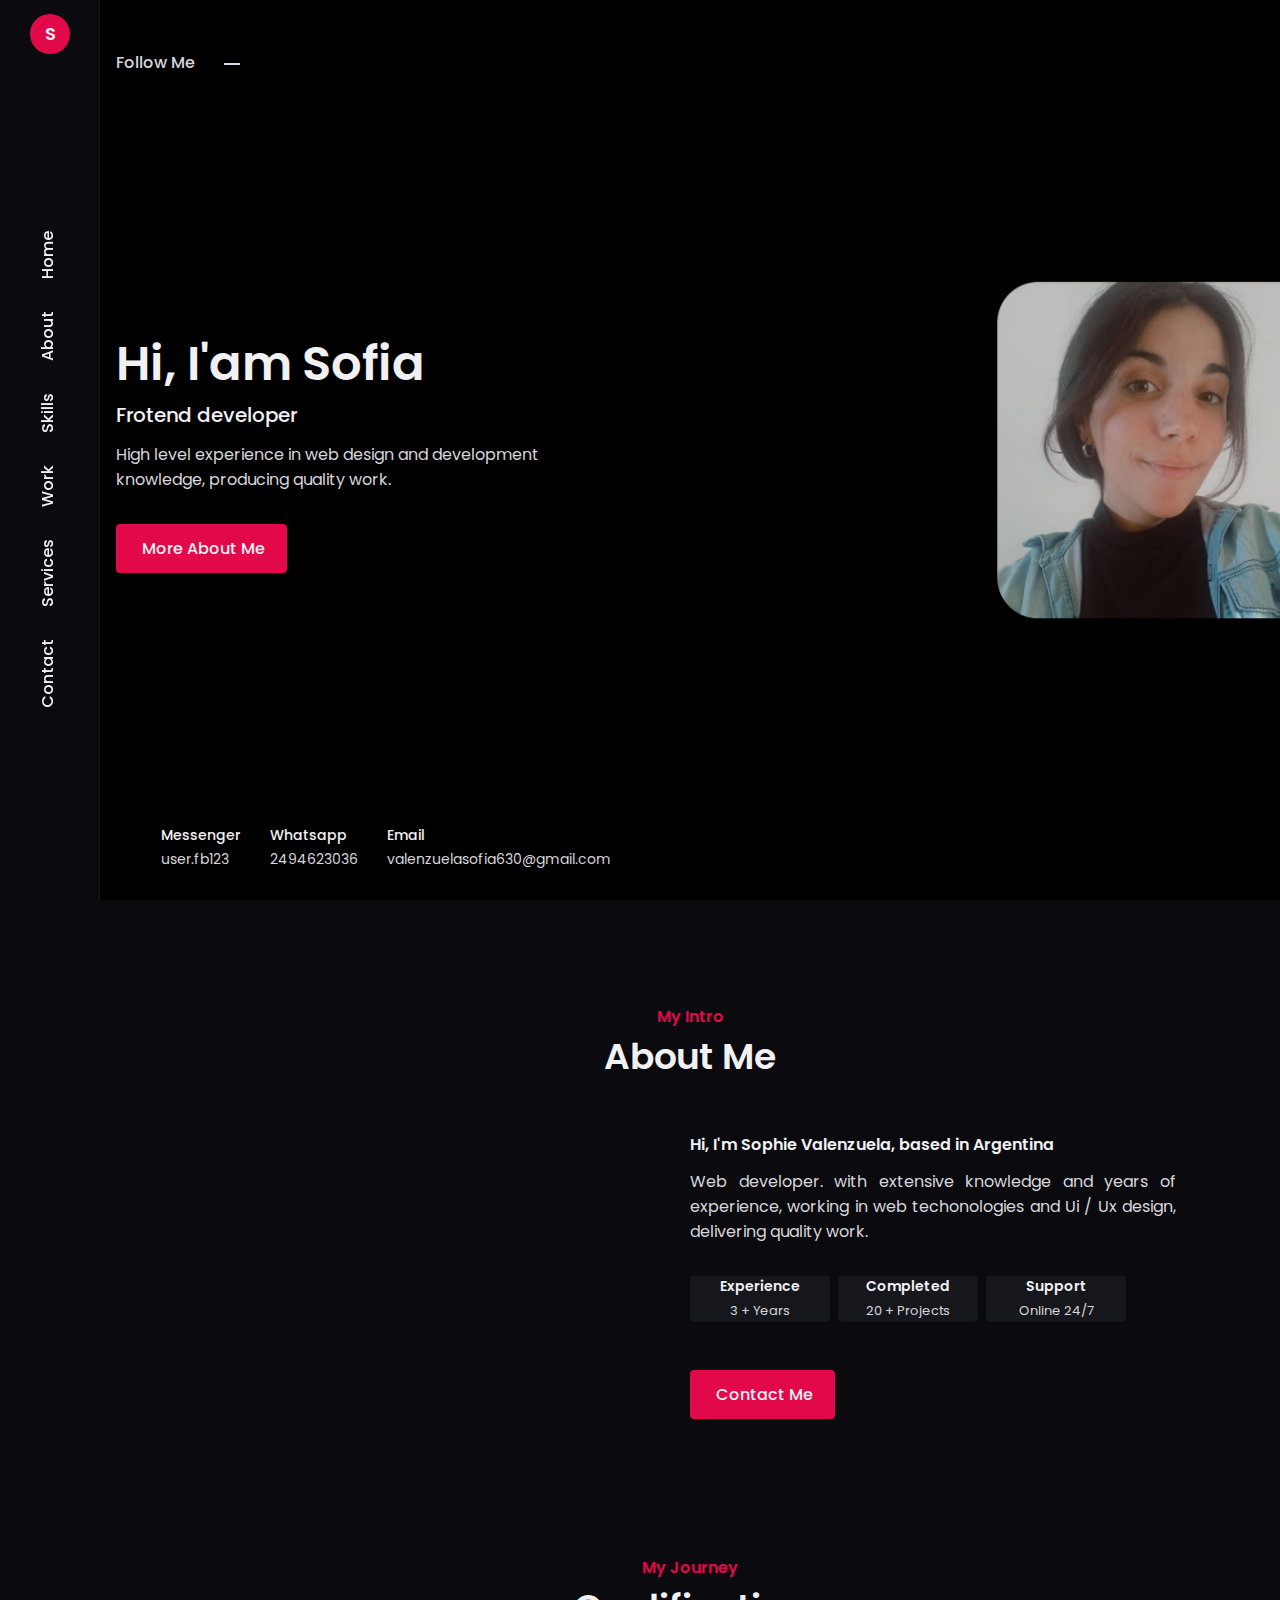
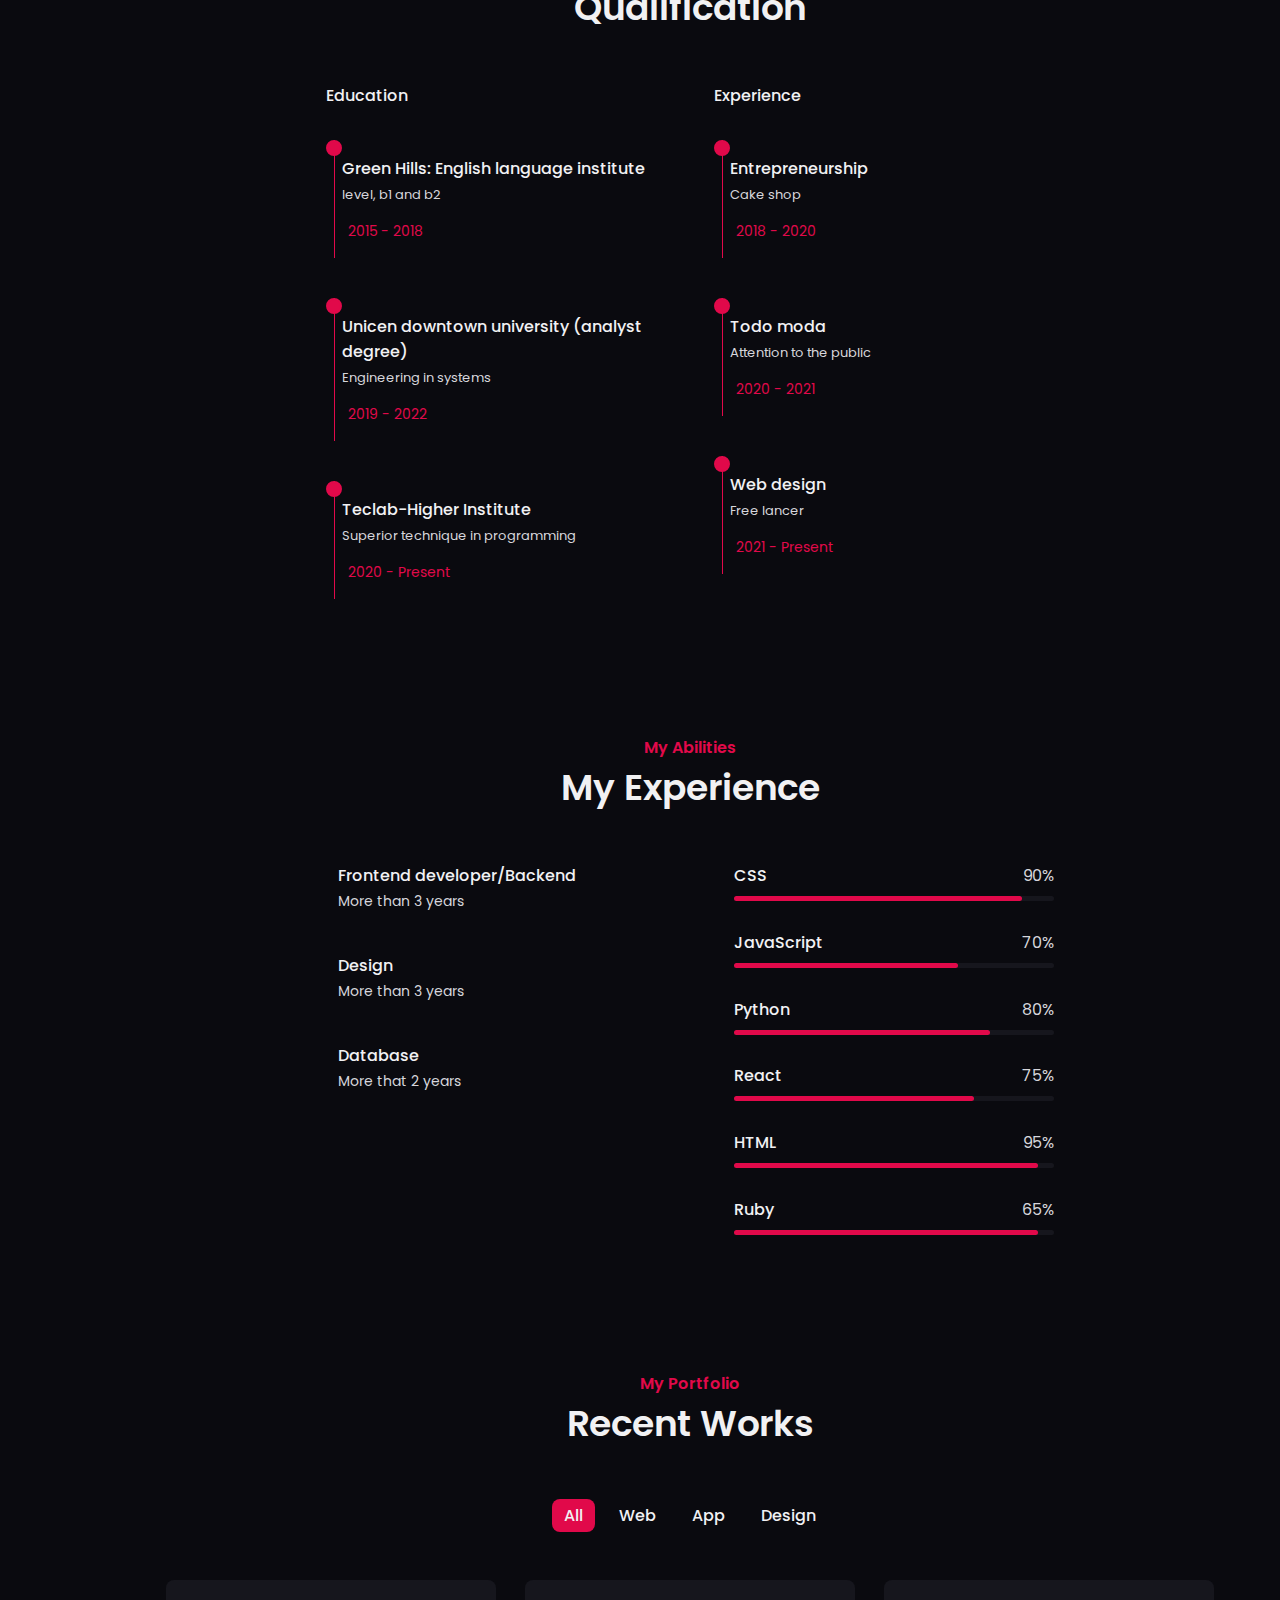
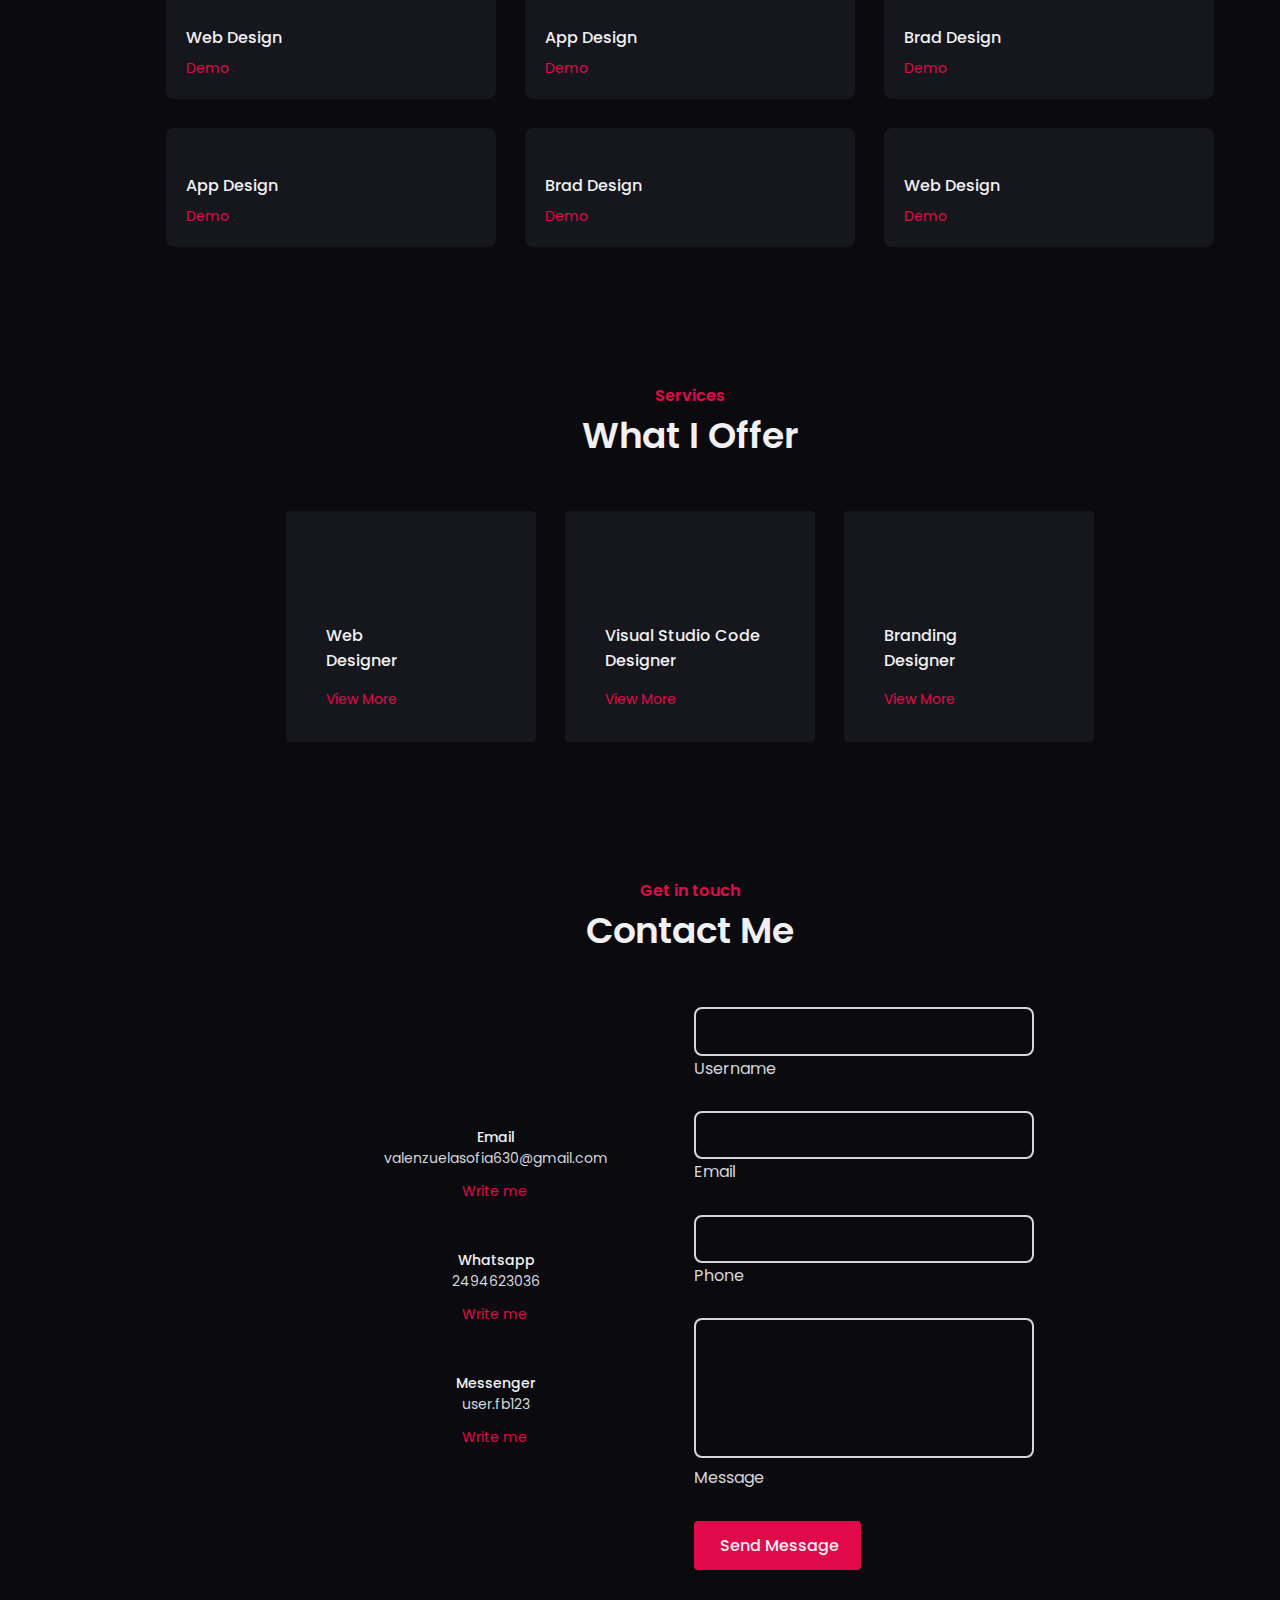
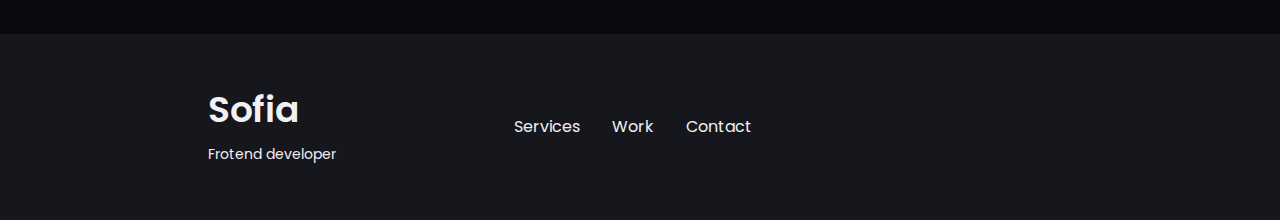
==== commit ef6751a8: "Add files via upload" ====
--- a/index.html
+++ b/index.html
@@ -13,21 +13,24 @@
     <!--========== MAIN CSS ==========-->
    <link rel="stylesheet" href="./estilo.css">
 
-   <title>Responsive portfolio website</title>
+   <title>Responsive portfolio website - Crypticalcoder</title>
 </head>
 <body>
     <!--========== SIDEBAR ==========-->
- <button>
-    <div></div>
-    <div></div>
-    <div></div>
- </button>
+    <div class="nav__toggle" id="nav-toggle">
+        <i class="uil uil-bars"></i>
+    </div>
+<aside class="sidebar" id="sidebar">
+    <nav class="nav">
+        <div class="nav__logo">
+            <a href="index.html" class="nav__logo-text">S</a>
+        </div>
 
             <div class="nav__menu">
                 <div class="menu">
                     <ul class="nav__list">
                         <li class="nav__item">
-                            <a href="#contact" class="nav__link">Contact</a>
+                            <a href="#home" class="nav__link">Home</a>
                         </li>
                        </li> 
                          <li class="nav__item">
@@ -43,13 +46,18 @@
                             <a href="#services" class="nav__link">Services</a>
                         </li>
                         <li class="nav__item">
-                            <a href="#home" class="nav__link">Home</a>
+                            <a href="#contact" class="nav__link">Contact</a>
                     </ul>
                 </div>
             </div>
 
             <div class="btn__share">
+                
                
+            </div>
+
+            <div class="nav__close" id="nav-close">
+                <i class="uil uil-times"></i>
             </div>
         </nav>
     </aside>
@@ -762,25 +770,25 @@
                     <form action="" class="contact__form">
                         <div class="input__container">
                             <input type="text" class="input">
-                            <label for="">Username</label>
+                            <label for=""></label>
                             <span>Username</span>
                         </div>
                         
                         <div class="input__container">
                             <input type="email" class="input">
-                            <label for="">Email</label>
+                            <label for=""></label>
                             <span>Email</span>
                         </div>
 
                         <div class="input__container">
                             <input type="tel" class="input">
-                            <label for="">Phone</label>
+                            <label for=""></label>
                             <span>Phone</span>
                         </div>
 
                         <div class="input__container textarea">
                             <textarea name="" id=""  class="input"></textarea>
-                            <label for="">Message</label>
+                            <label for=""></label>
                             <span>Message</span>
                         </div>
                         <a href="#contact" class="button"><i class="uil uil-navigator button__icon"></i>
@@ -793,6 +801,44 @@
     </main>
 
     <!--========== FOOTER ==========-->
+    <footer class="footer">
+        <div class="footer__bg">
+            <div class="footer__container container grid">
+                <div>
+                   <h1 class="footer__title">Sofia</h1>
+                  <span class="footer__subtitle">Frotend developer</span>  
+                </div>
+
+                <ul class="footer__links">
+                    <li>
+                        <a href="#services" class="footer__link">Services</a>
+                    </li>
+
+                    <li>
+                        <a href="#work" class="footer__link">Work</a>
+                    </li>
+
+                    <li>
+                        <a href="#contact" class="footer__link">Contact</a>
+                    </li>
+                </ul>
+
+                <div class="footer__socials">
+                    <a href="https://www.facebook.com/sofia.valenzuela.520562/" target="__blank" class="footer__social">
+                        <i class="uil uil-facebook-f"></i>
+                    </a>
+                    <a href="https://www.instagram.com/" target="__blank" class="footer__social">
+                        <i class="uil uil-instagram"></i>
+                    </a>
+                    <a href="https://twitter.com/" target="__blank" class="footer__social">
+                        <i class="uil uil-twitter"></i>
+                    </a>
+                </div>
+            </div>
+
+            
+        </div>
+    </footer>
 
 
     <!--========== SCROLL UP ==========-->
@@ -802,6 +848,6 @@
     <script src="./js/mixitup.min.js"></script>
 
     <!--========== MAIN JS ==========-->
-    <script src="./js/main.js"></script>
+    <script src="js/main.js"></script>
 </body>
 </html>--- a/estilo.css
+++ b/estilo.css
@@ -148,48 +148,30 @@
     height: 100vh;
     background-color: var(--body-color);
     border-right: 1px solid var(--box-color);
-}
-
-
-
-button {
-   position: absolute;
-    display: flex;
-   flex-direction: column;
-   width: 2rem;
-   height: 2rem;
-   border: 0;
-   background: transparent;
-   gap: .60rem;
-   float: right;
-   top: 13px;
-   left: 30px;
-  
-}
-
-button > div {
-    display: flex;
-    background:white;
-    height: 1px;
-    width: 100%;
-    border-radius: 2px;
-    transition: all .5s;
-    transform-origin: left;
-    top: 40px;
-}
-
-button:hover div:first-child {
-    transform: rotate(45deg);
-    background-color: #8A1D42;
-}
-
-button:hover div:nth-child(2) {
-    opacity: 0;
-}
-
-button:hover div:last-child  {
-    transform: rotate(-45deg);
-    background-color: #8A1D42;
+    transition: .5s;
+}
+
+
+.nav__logo {
+    position: absolute;
+    left: 0;
+    right: 0;
+    top: 1.8rem;
+    width: 40px;
+    height: 40px;
+    border-radius: 50%;
+    background-color: var(--skin-color);
+    margin: auto;
+    margin-top: -15px
+}
+
+.nav__logo-text {
+    font-size: 1.125rem;
+    color: var(--title-color);
+    font-weight: var(--font-bold);
+    line-height: 40px;
+    margin-left: 15px;
+    
 }
 
 .nav__menu {
@@ -197,45 +179,93 @@
     transform: rotate(-90deg) translate(-100%);
     transform-origin: left top;
     width: 100vh;
-    margin-top: 25px;
-    --state-menu: translate(-100);
+    margin-top: 20px;
 }
 
 .menu {
     display: flex
 }
 
+
 .nav__list {
-    display: flex;
-    flex-direction: row-reverse;
-    margin: -2px auto 0 auto;
-    top: -80px;
-
-    transform: var(--state-menu);
+  display: flex;
+  flex-direction: row-reverse;
+  margin: -2px auto 0 auto;
+    
 }
 
 .nav__link {
     height: 100%;
     line-height: 100px;
     padding: 0 1rem;
-    color: rgba(255, 255, 255, 1);
+    color: var(--title-color);
     font-weight: var(--font-madium);
-    transition: .4s;
-    top: -80px
-    
-}
-
-
+    position: relative;
+}
+
+
+.btn__share {
+    position: absolute;
+    bottom: 1.8rem;
+    left: 0;
+    right: 0;
+    text-align: center;
+}
+
+.social__share {
+    font-size: 1.5rem;
+}
+
+.nav__toggle {
+    height: 32px;
+    width: 36px;
+    cursor: pointer;
+    position: fixed;
+    right: 1.5rem;
+    top: 2rem;
+    font-size: 1.2rem;
+    border-radius: .25rem;
+    background-color: var(--skin-color);
+    color: var(--title-color);
+    display: none;
+    justify-content: center;
+    align-items: center;
+}
+
+.nav__close {
+    font-size: 1.5rem;
+    position: absolute;
+    top: 1rem;
+    right: 1.25rem;
+    cursor: pointer;
+    display: none;
+}
 
      /* Active Link */
 .nav__link.active-link, .nav__link:hover {
-    color: #fff;
-    box-shadow: 0 0 10px #a945c7, 0 0 40px var(--skin-color),0 0 80px;
+    color: var(--skin-color);
+    
+}
+
+.nav__link.active-link::after, .nav__link:hover::after {
+    position: absolute;
+    content: '';
+    width: 6px;
+    height: 6px;
+    background-color: var(--skin-color);
+    border-radius: 50%;
+    bottom: 1.8rem;
+    left: 0;
+    right: 0;
+    margin: auto;
 }
 
 
 
     /*=============== MAIN ===============*/
+    .main {
+        margin-left: 100px;
+    }
 
 
     /*===== Home Section =====*/
@@ -250,7 +280,7 @@
    .home__container {
     position: relative;
     height: 100%;
-    right: -40px;
+    right: -8px;
     align-items: center;
     margin-top: auto;
     
@@ -814,9 +844,6 @@
     .contact__info {
         display: grid;
         row-gap: 1rem;
-    }.contact__info {
-        display: grid;
-        row-gap: 1rem;
     }
 
 .contact__card {
@@ -893,70 +920,345 @@
     resize: none;
 }
 
-.input__container label {
-    position: absolute;
-    top: 50%;
-    left: 1rem;
-    transform: translateY(-50%);
-    padding: 0 .4rem;
-    color: var(--text-color);
-    font-size: 1rem;
-    font-weight: var(--font-madium);
-    pointer-events: none;
-    z-index: 1000;
-    transition: .5s;
-}
-
-.input__container label {
-    top: 1rem;
-    transform: translateY(0);
-}
-
-.input__container span {
-    position: absolute;
-    top: 0;
-    left: 25px;
-    color: transparent;
-    transform: translateY(-50%);
+/*=============== FOOTER ===============*/
+.footer {
+    padding-top: 2rem;
+}
+
+.footer__container {
+    grid-template-columns: repeat(3, 1fr);
+    column-gap: 1.6rem;
+}
+
+.footer__bg {
+    background-color: var(--box-color);
+    padding: 3rem 0 3.4rem;
+}
+
+.footer__title {
+    font-size: var(--h1-font-size);
+    margin-bottom: var(--mb-0-25);
+    margin-left: 200px;
+    
+}
+    
+
+
+
+.footer__subtitle {
     font-size: var(--small-font-size);
-    padding: 0 .4rem;
-    pointer-events: none;
-    z-index: 500;
-
-}
-
-.input__container span::before,
-.input__containerspan::after {
-    content: '';
-    position: absolute;
-    width: 10%;
-    opacity: 0;
-    height: 5px;
-    background-color: var(--text-color);
-    top: 50%;
-    transform: translateY(-50%);
-    transition: .3s;
-}
-
-.input__container span::before {
-    left: 50%;
-}
-
-.input__containerspan::after { 
-    right: 50%;
-}
-
-.input__container.focus label {
-    top: 0;
-    transform: translateY(-50%);
-    left: 25px;
-    font-size: var(--small-font-size);
-}
-
-.input__container.focus span::before,
-.input__container.focus span::after {
-    width: 50%;
-    opacity: 1;
-}
-
-
+    margin-left: 200px;
+}
+
+.footer__links {
+    display: flex;
+    justify-content: center;
+    column-gap: 2rem;
+    margin-top: 2rem;
+    right: 100px
+
+}
+
+.footer__link:hover {
+    color: var(--skin-color);
+}
+
+.footer__socials {
+    justify-self: flex-end;
+    margin-top: 1rem;
+}
+
+.footer__social {
+    font-size: 1.25rem;
+    margin-right: var(--mb-1-5);
+}
+
+.footer__social:hover {
+    color: var(--skin-color);
+}
+
+.footer__copy {
+    font-size: var(--smaller-font-size);
+    text-align: center;
+    margin-top: 4.5rem;
+}
+
+.footer__title,
+.footer__subtitle,
+.footer__link,
+.footer__social {
+    color: var(--title-color);
+}
+
+
+ /*=============== SCROLL BAR ===============*/
+ ::-webkit-scrollbar {
+    width: .60rem;
+    background-color: var(--scroll-thumb-color);
+    border-radius: .5rem;
+ }
+
+ ::-webkit-scrollbar-thumb {
+    background-color: var(--scroll-bar-color);
+    border-radius: .5rem;
+ }
+
+/* For Large Devices */
+@media screen and (max-width: 1408px) {
+    .container {
+        margin-left: var(--mb-0-5);
+        margin-right: var(--mb-0-5);
+    }
+}
+
+@media screen and (max-width: 1216px) {
+    .about__container {
+        column-gap: 2.5rem;
+    }
+    .about__description {
+        padding-right: 0;
+    }
+    .work__container {
+        grid-template-columns: repeat(2, 330px);
+        gap: 2.5rem;
+    }
+}
+
+@media screen and (max-width: 1024px) {
+    .container {
+        margin-left: var(--mb-1-5);
+        margin-right: var(--mb-1-5);
+    }
+
+    .sidebar {
+        width: 100%;
+        z-index: 999;
+        transform: translateX(-100%);
+        
+    }
+
+    .show-sidebar {
+        transform: translateX(0);
+    }
+
+    .nav__logo,
+    .nav__share {
+        display: none;
+    }
+
+    .nav__menu {
+        height: 100%;
+        width: 100%;
+        transform: rotate(0deg) translateX(0);
+        display: flex;
+        justify-content: center;
+    }
+
+    .nav__list {
+        flex-direction: column;
+        height: 100%;
+        justify-content: center;
+        align-items: center;
+    }
+
+    .nav__link {
+    padding: 1rem 0;
+    line-height: 1.5;
+
+    }
+
+    .nav__link.nav__link.active-link::after, .nav__link:hover::after {
+        bottom: 0;
+    }
+
+    .nav__close {
+        display: block;
+    }
+
+    .nav__toggle {
+        display: flex;
+    }
+
+    .main {
+        margin-left: 0;
+    }
+
+    .about__container {
+        grid-template-columns: 1fr;
+        row-gap: 2.5rem;
+    }
+
+    .about__img {
+        width: 350px;
+        
+    }
+
+    .about__data {
+        text-align: center;
+    }
+
+    .about__info {
+        justify-content: center;
+    }
+
+    .about__box {
+        padding: .75rem .5rem;
+    }
+
+    .about__description {
+        padding: 0 4rem;
+        text-align: center;
+    }
+
+    .qualification__container {
+        grid-template-columns: repeat(2, 290px);
+    }
+
+    .skills__container {
+        grid-template-columns: 340px 300px;
+    }
+
+    .skills__list {
+        row-gap: 1.7rem;
+    }
+
+    .work__card {
+        padding: 1rem;
+    }
+
+    .work__img {
+        margin-bottom: var(--mb-0-75);
+    }
+
+    .work__title {
+        margin-bottom: var(--mb-0-25);
+    }
+
+    .services__container {
+        grid-template-columns: repeat(3, 220px);
+    }
+
+    .details__info li {
+        margin-bottom: var(---mb-0-75);
+    }
+
+    .details__title {
+        margin-bottom: var(---mb-0-75);
+    }
+}
+
+/* For Medium Devices */
+@media screen and (max-width: 768px) {
+    .about__img {
+        width: 250px;
+    }
+
+    .qualification__container {
+        grid-template-columns: 290px;
+        row-gap: 3rem;
+    }
+
+    .skills__container {
+        grid-template-columns: 300px;
+        row-gap: 3rem;
+    }
+
+    .work__container {
+        grid-template-columns: 330px;
+    }
+
+    .services__container {
+        grid-template-columns: repeat(2, 1fr);
+        gap: 1.5rem;
+    }
+
+    .services__content {
+        padding: 3.5rem .5rem 1.25rem 1.5rem;
+    }
+
+    .services__icon {
+        font-size: 1.5rem;
+    }
+
+    .contact__container {
+        grid-template-columns: 360px;
+        row-gap: 3rem;
+    }
+
+    .footer__container {
+        grid-template-columns: repeat(2, 1fr);
+        row-gap: 3rem;
+       
+    }
+
+    .footer__socials {
+        justify-self: start;
+    }
+}
+
+@media screen and (max-width: 576px) {
+    .nav__toggle {
+        right: initial;
+        left: 1.5rem;
+    }
+
+    .home {
+        background-image: none;
+        height: initial;
+        align-items: initial;
+        padding: 7rem 0 2rem;
+    }
+
+    .home__container {
+        row-gap: 2rem;
+    }
+
+    .home__img {
+        display: block;
+        width: 250px;
+        justify-self: center;
+    }
+
+    .home__social {
+        left: initial;
+        right: -1rem;
+        flex-direction: column;
+        row-gap: 3.5rem;
+    }
+
+    .home__social-follow {
+        font-size: var(--small-font-size);
+        transform: rotate(90deg);
+    }
+
+    .home__social-links {
+        flex-direction: column;
+        row-gap: .25rem;
+    }
+
+    .home__social-link {
+        font-size: var(--normal-font-size);
+    }
+
+    .my__info {
+        display: none;
+    }
+}
+
+/* For Small Devices */
+@media screen and (max-width: 350px) {
+    .container {
+        margin-left: var(--mb-1);
+        margin-right: var(---mb-1);
+    }
+
+    .home__img {
+        width: 200px;
+    }
+
+    .home__title {
+        font-size: var(--h1-font-size);
+    }
+}
+
+
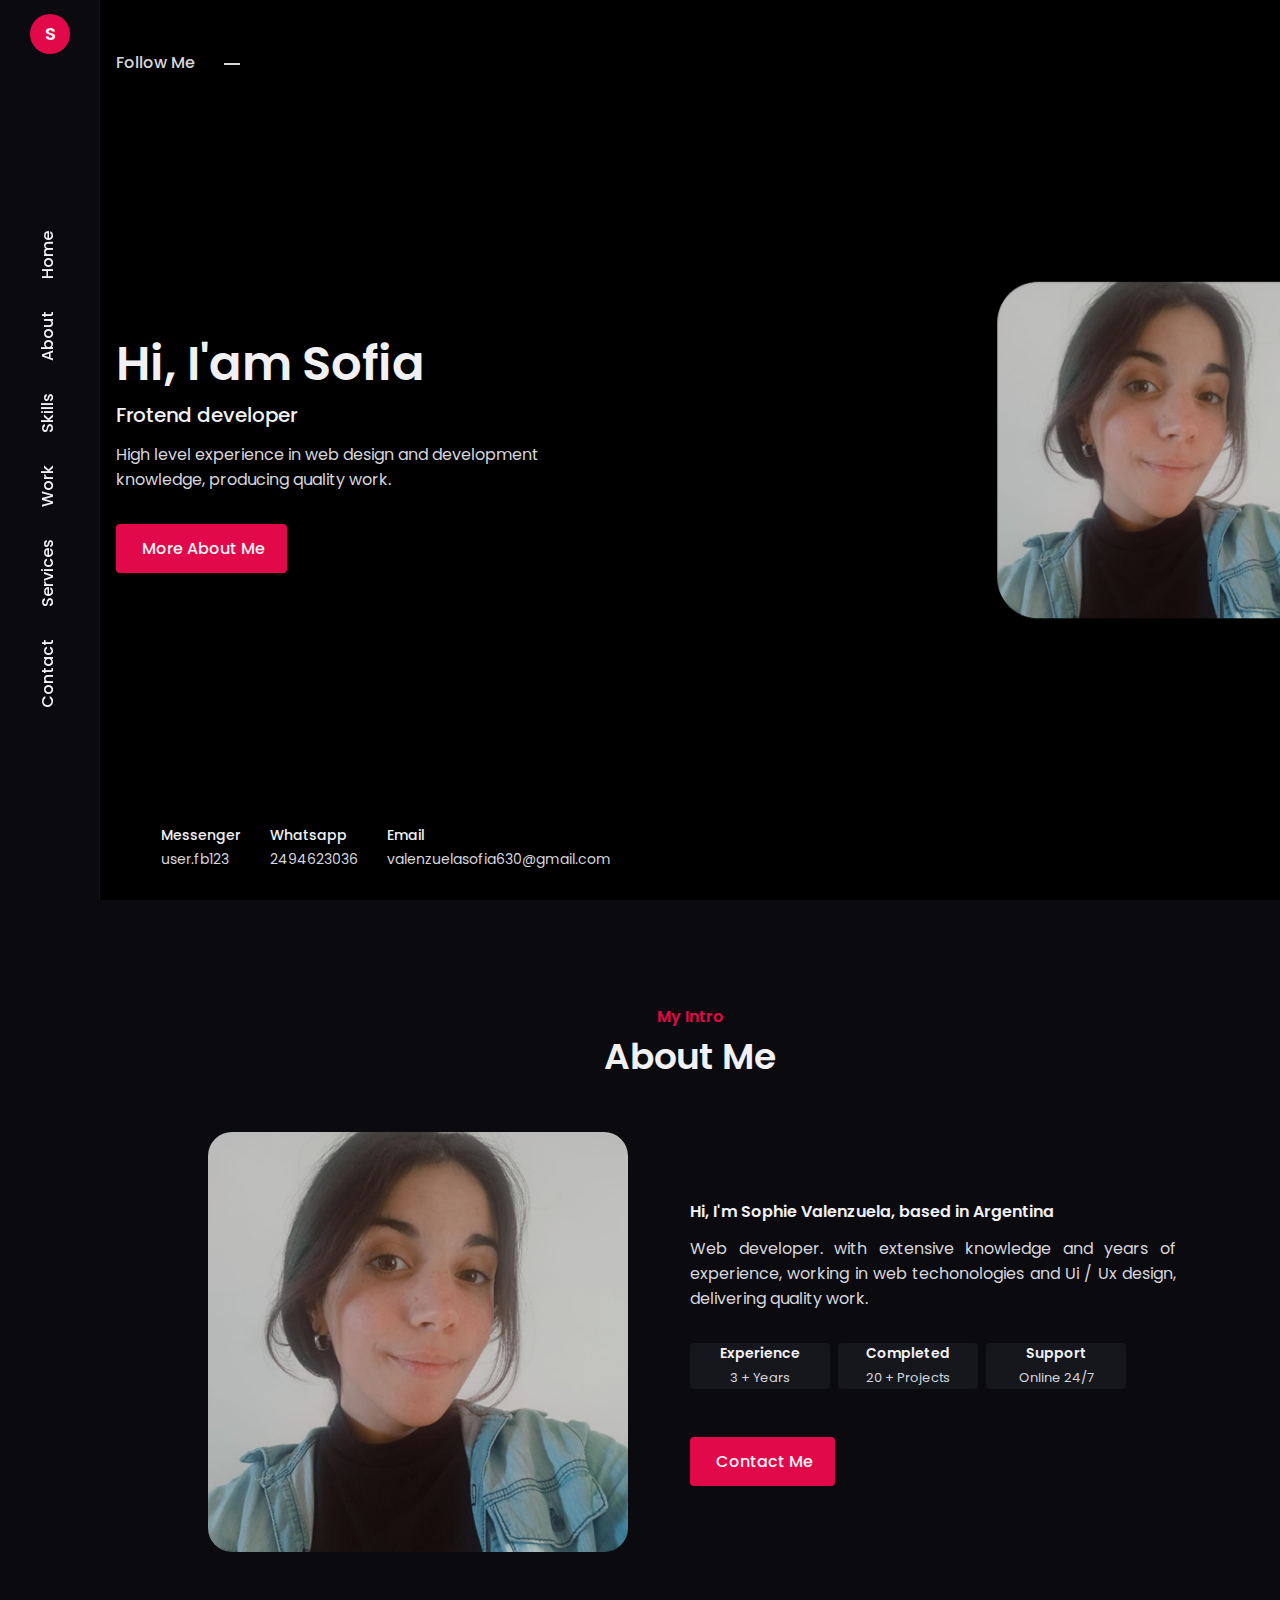
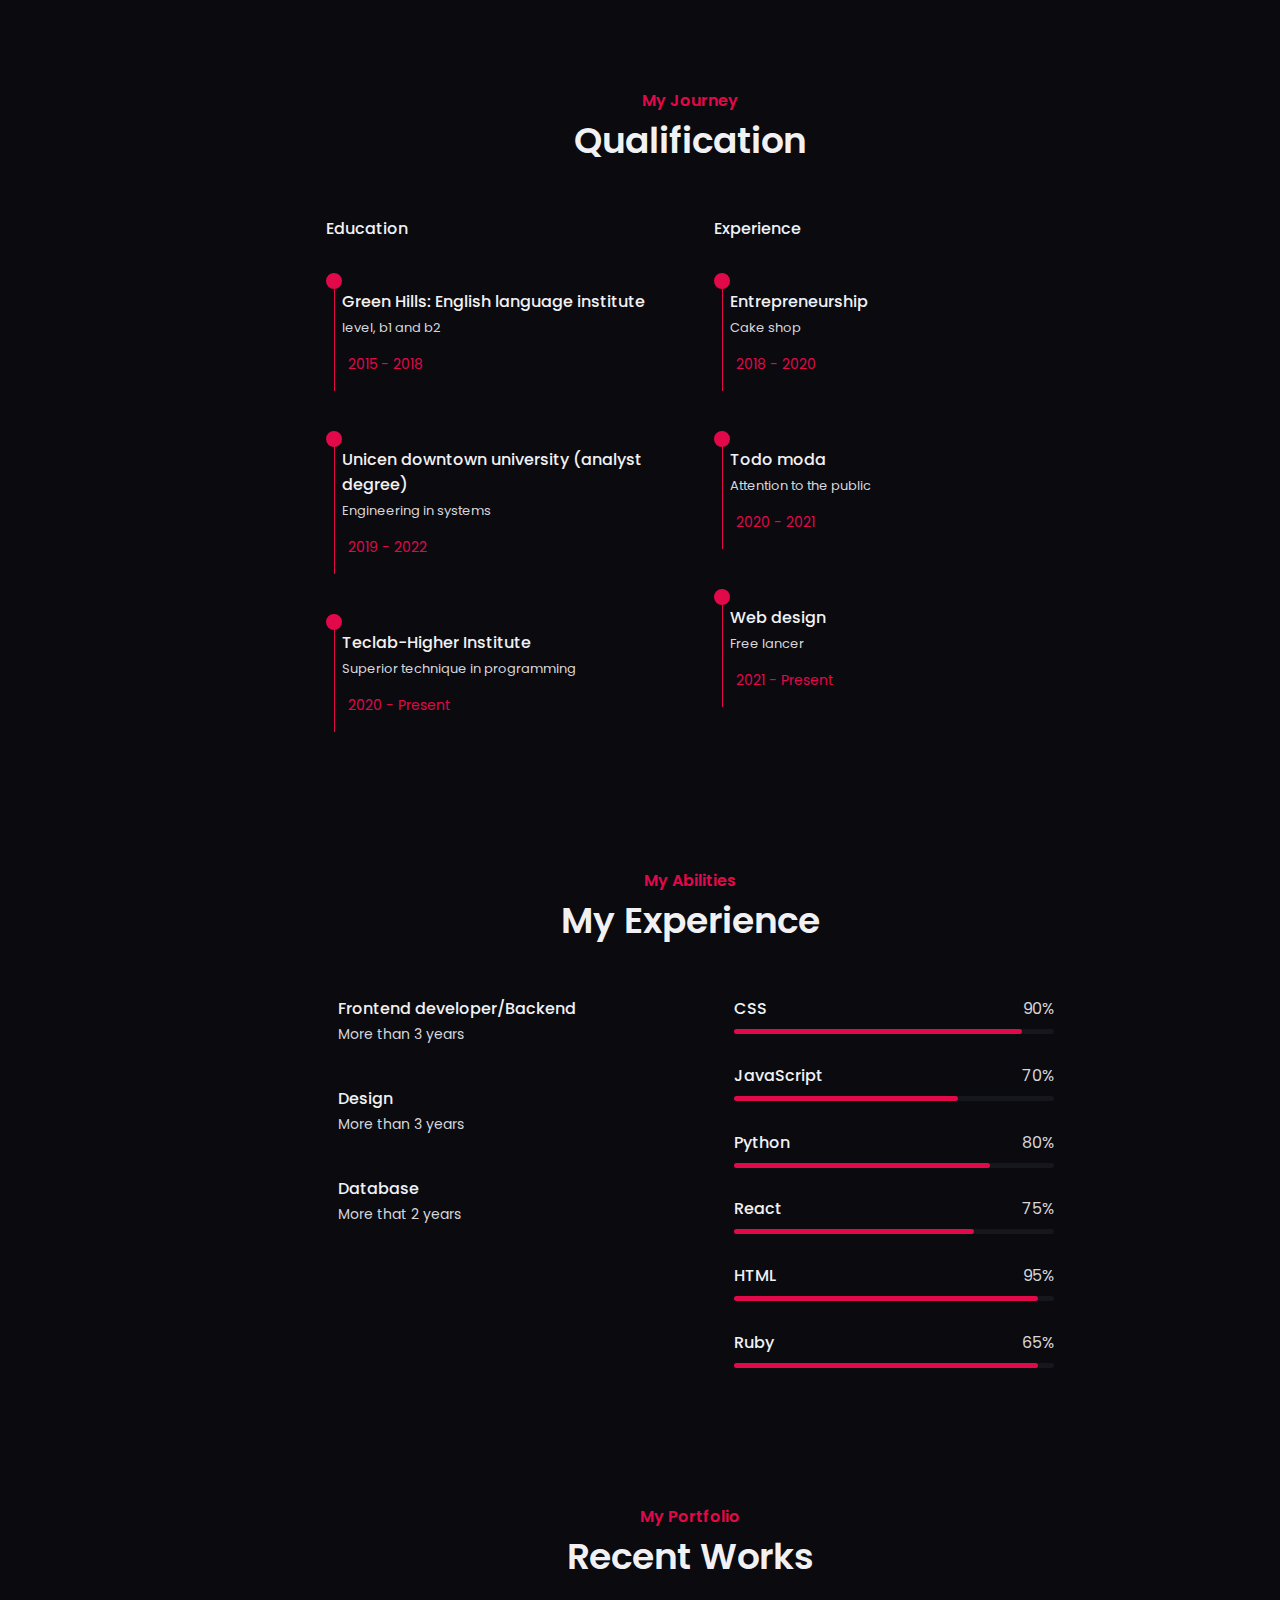
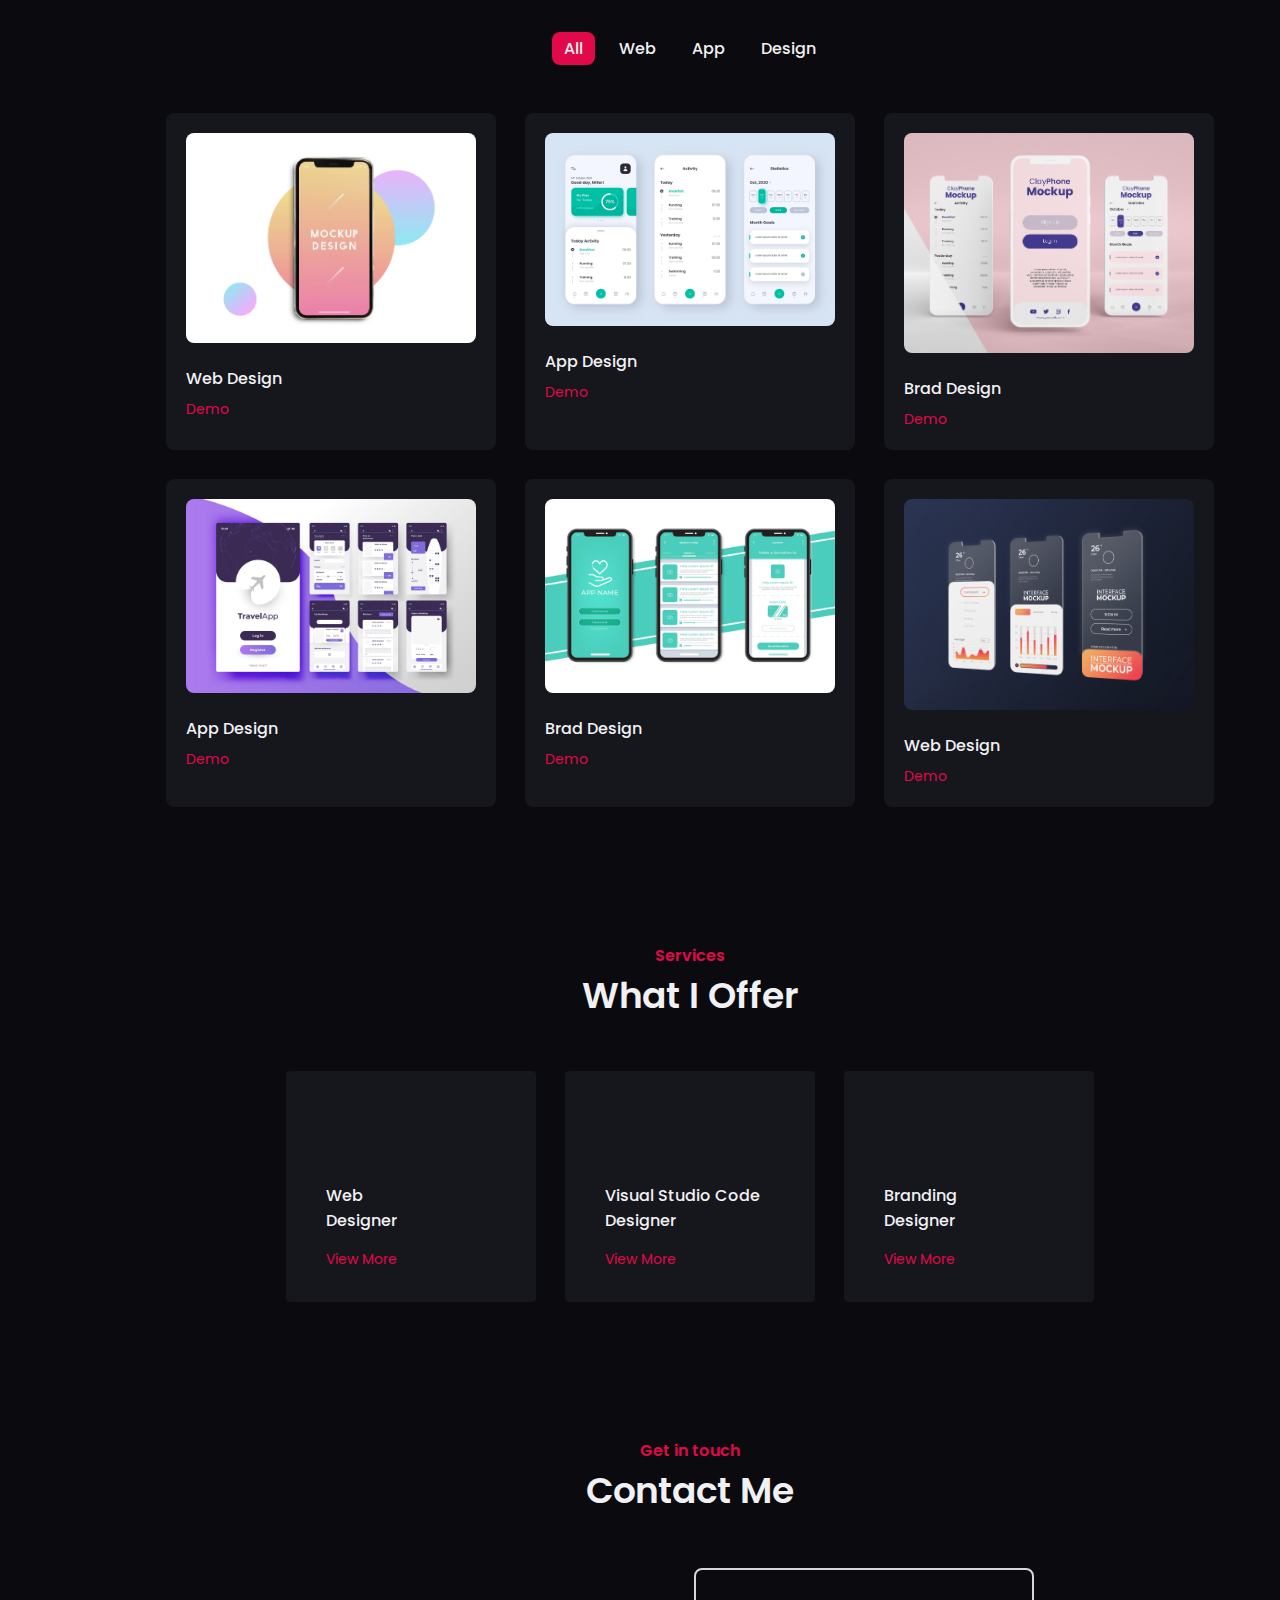
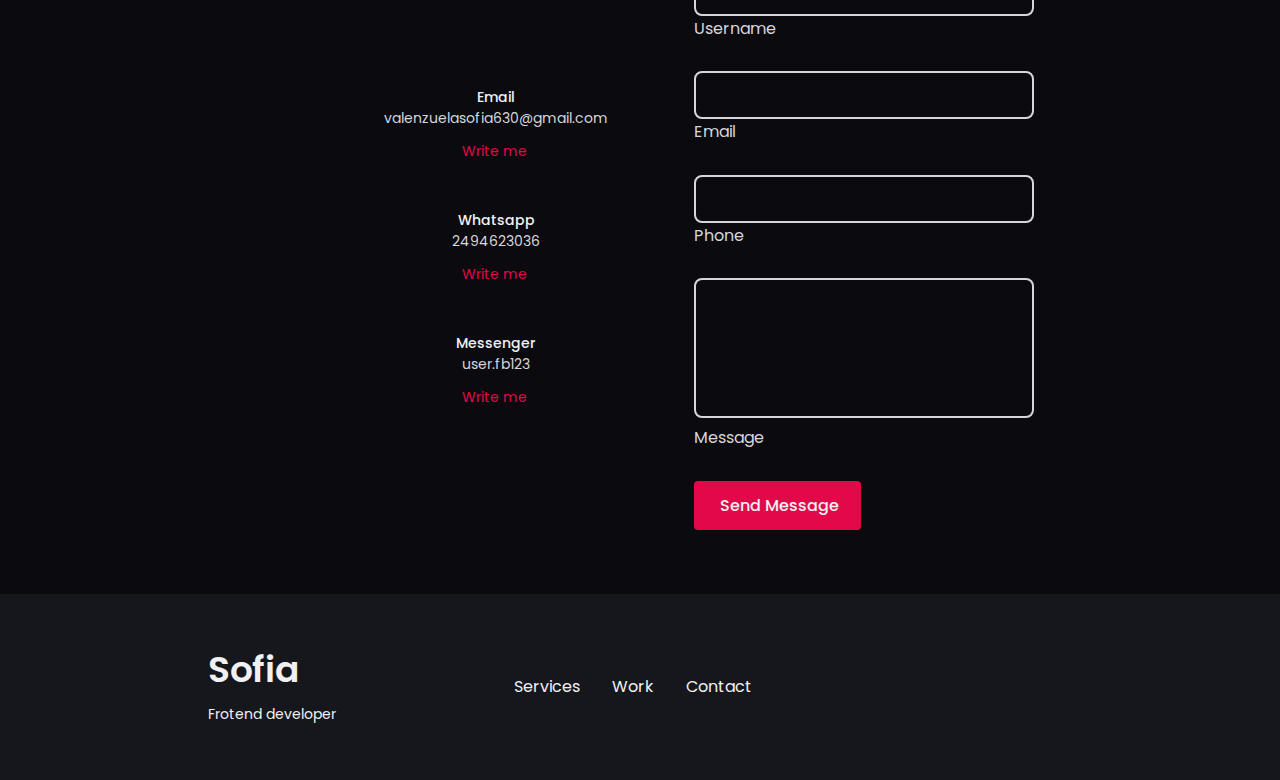
==== commit dcb82a39: "Add files via upload" ====
--- a/index.html
+++ b/index.html
@@ -13,7 +13,7 @@
     <!--========== MAIN CSS ==========-->
    <link rel="stylesheet" href="./estilo.css">
 
-   <title>Responsive portfolio website - Crypticalcoder</title>
+   <title>Sofia Valenzuela Portfolio</title>
 </head>
 <body>
     <!--========== SIDEBAR ==========-->
